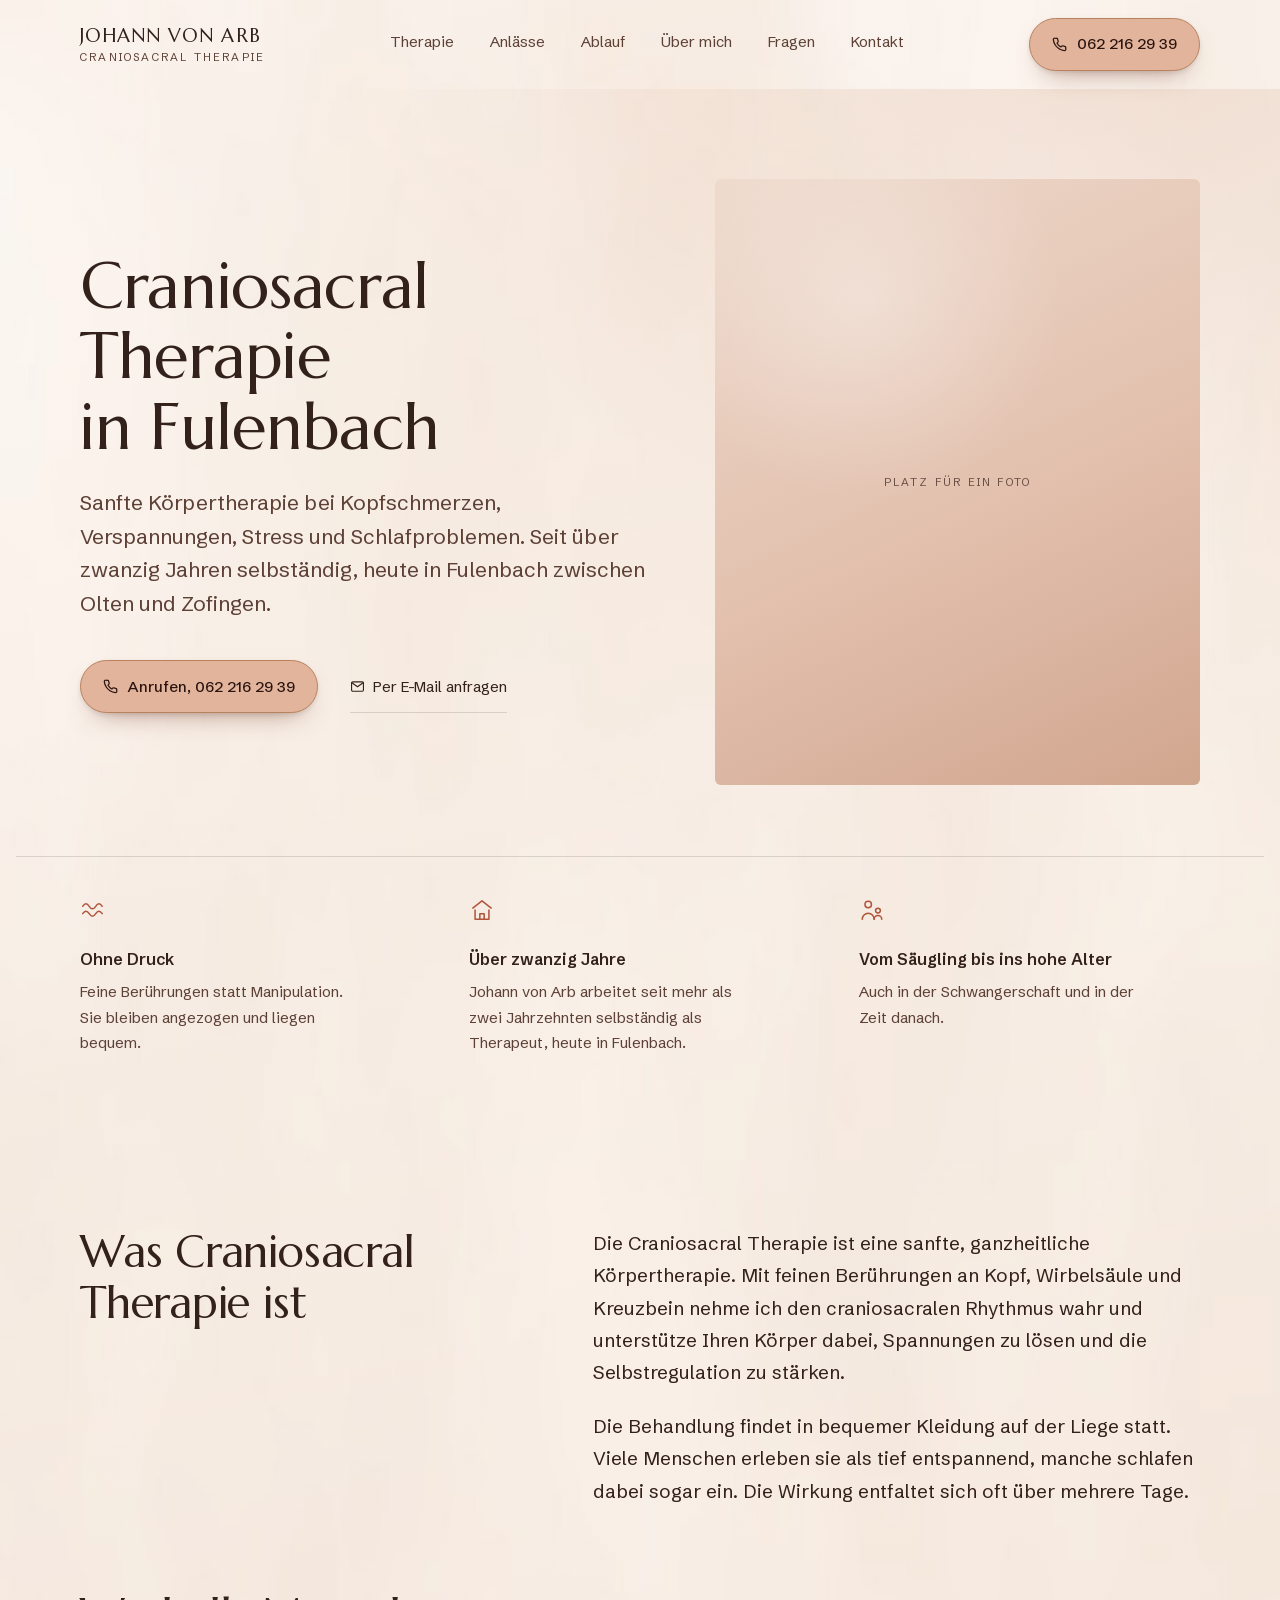
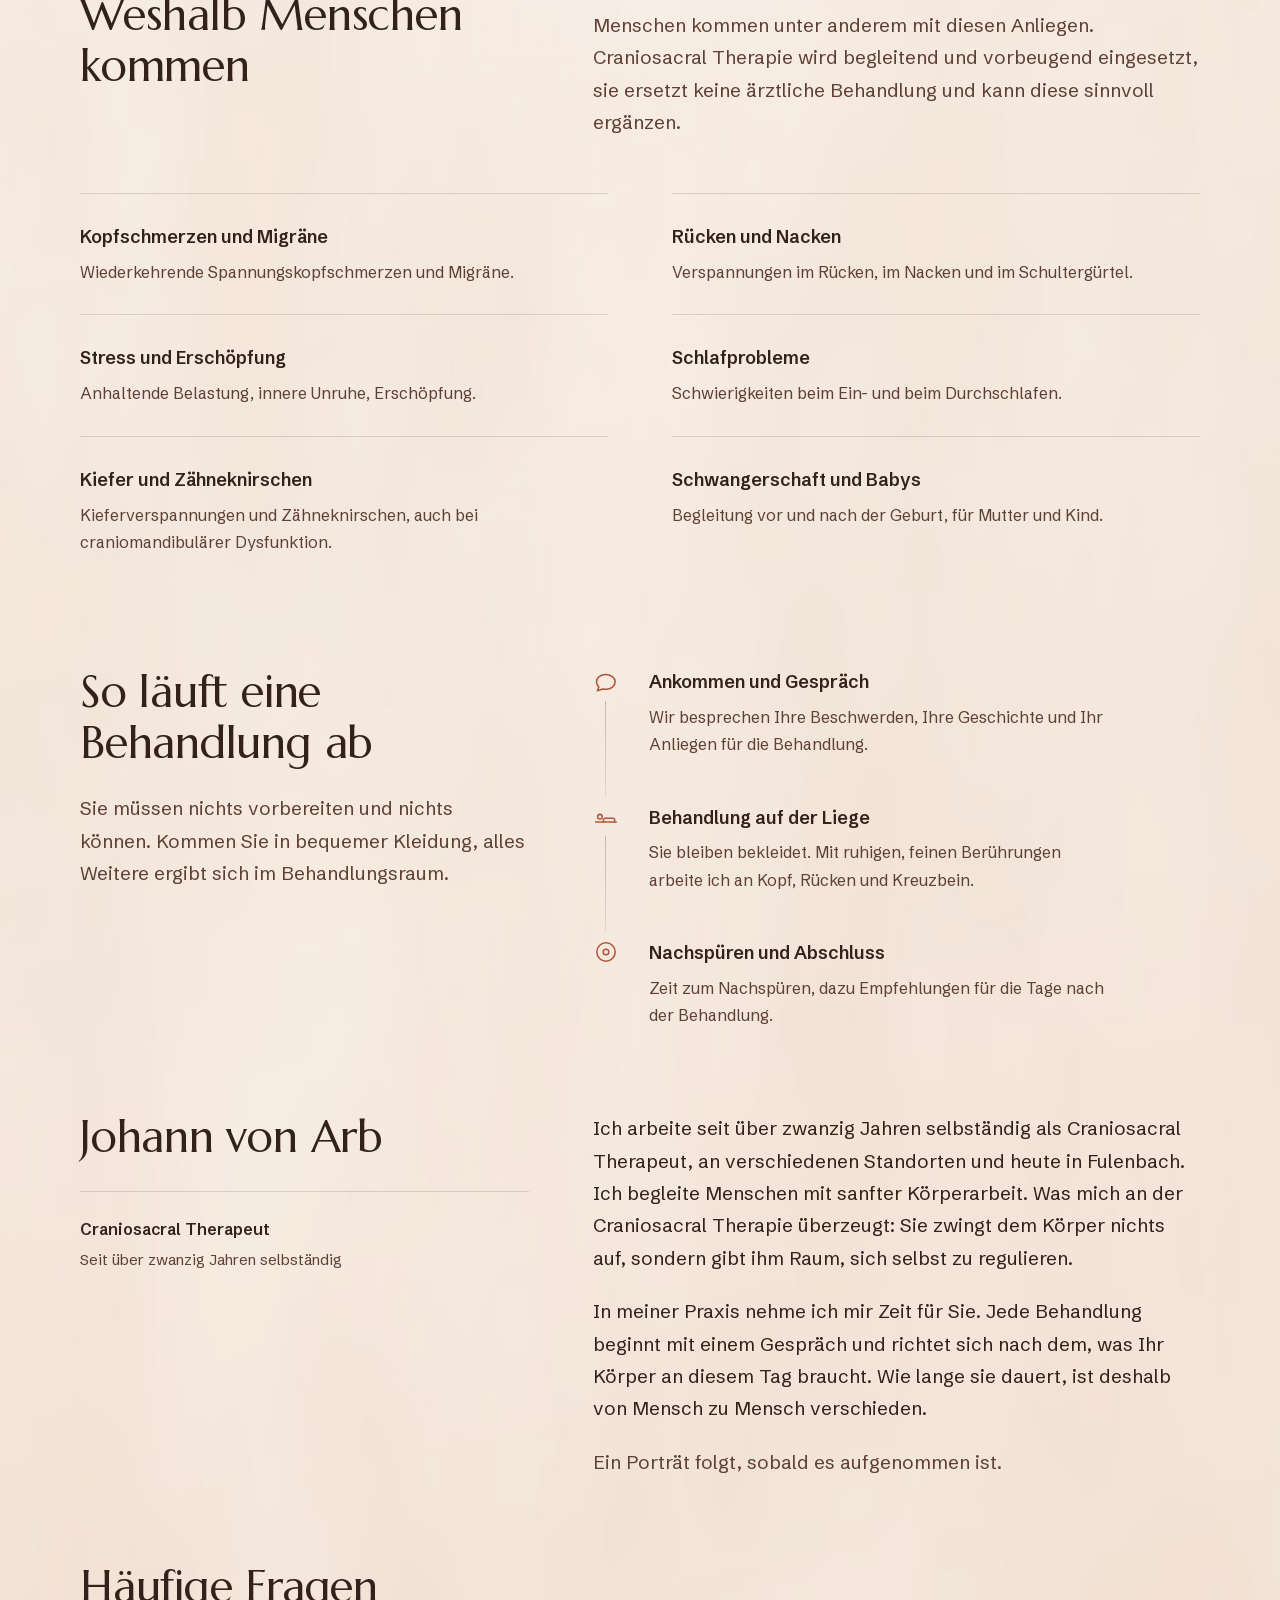
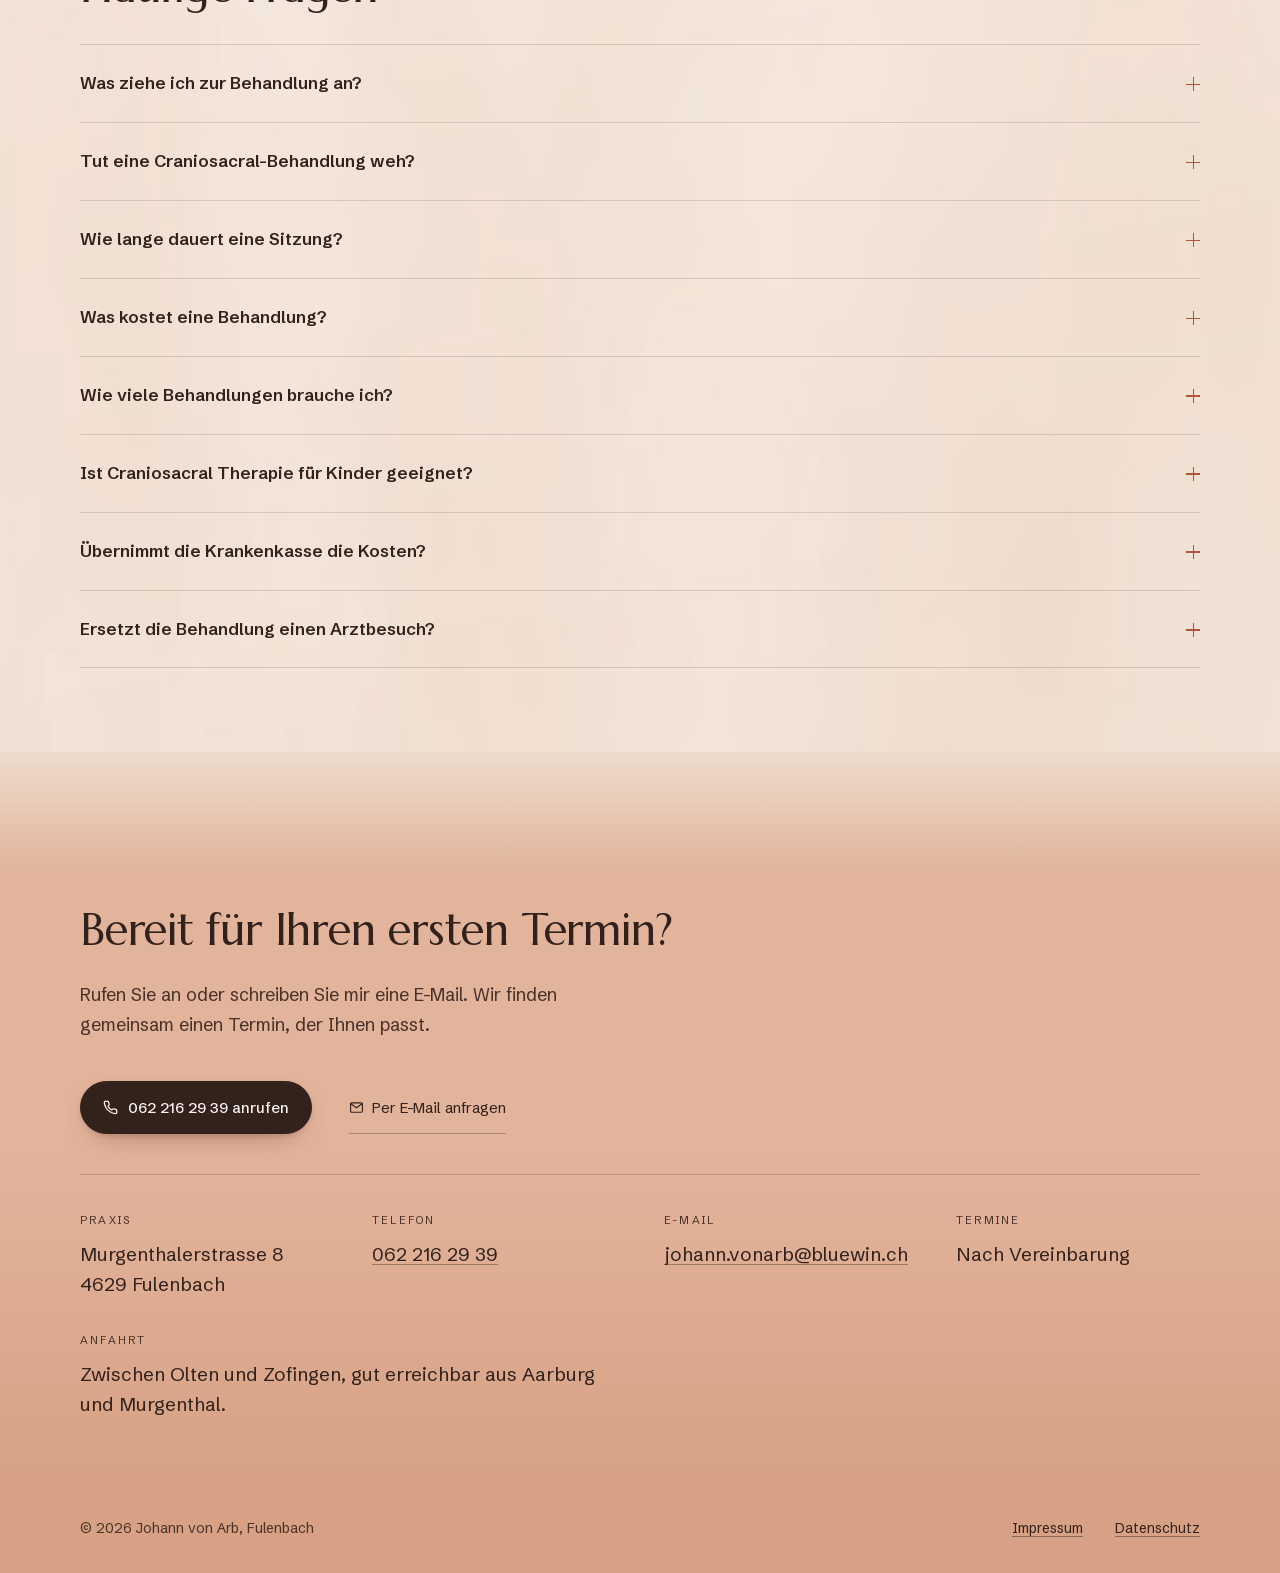
==== index.html @ 06570386 "Menue auf dem Handy einklappen, Farbstreifen oben beheben Der Farbstreifen kam von mir: html trug de" ====
<!DOCTYPE html>
<html lang="de-CH">
<head>
<meta charset="UTF-8">
<meta name="viewport" content="width=device-width, initial-scale=1.0">

<!-- Titel unter 60 Zeichen, damit Google ihn nicht abschneidet.
     Ort steht vorne, weil danach gesucht wird. -->
<title>Craniosacral Therapie Fulenbach | Johann von Arb</title>
<meta name="description" content="Craniosacral Therapie in Fulenbach bei Olten. Sanfte Körpertherapie bei Kopfschmerzen, Verspannungen, Stress und Schlafproblemen. Seit über zwanzig Jahren.">

<!-- Bei eigener Domain hier, in sitemap.xml und robots.txt anpassen. -->
<link rel="canonical" href="https://f5yct67kcv-source.github.io/webseite-johann-vonarb/">
<meta name="robots" content="index, follow, max-image-preview:large">
<meta name="theme-color" content="#fdf9f5">
<meta name="author" content="Johann von Arb">
<meta name="geo.region" content="CH-SO">
<meta name="geo.placename" content="Fulenbach">

<!-- Vorschau beim Teilen in WhatsApp, Facebook und Co. -->
<meta property="og:type" content="website">
<meta property="og:locale" content="de_CH">
<meta property="og:site_name" content="Johann von Arb, Craniosacral Therapie">
<meta property="og:title" content="Craniosacral Therapie in Fulenbach">
<meta property="og:description" content="Sanfte Körpertherapie bei Kopfschmerzen, Verspannungen, Stress und Schlafproblemen. Seit über zwanzig Jahren selbständig, heute in Fulenbach.">
<meta property="og:url" content="https://f5yct67kcv-source.github.io/webseite-johann-vonarb/">
<meta property="og:image" content="https://f5yct67kcv-source.github.io/webseite-johann-vonarb/assets/img/og.jpg">
<meta property="og:image:width" content="1200">
<meta property="og:image:height" content="630">
<meta property="og:image:alt" content="Johann von Arb, Craniosacral Therapie in Fulenbach">
<meta name="twitter:card" content="summary_large_image">

<link rel="icon" href="favicon.svg" type="image/svg+xml">
<link rel="apple-touch-icon" href="apple-touch-icon.png">

<script>document.documentElement.className += ' js';</script>

<!-- Beide Schriften liegen lokal, kein Aufruf an fremde Server. -->
<link rel="preload" href="assets/fonts/schibsted-var.woff2" as="font" type="font/woff2" crossorigin>
<link rel="preload" href="assets/fonts/marcellus.woff2" as="font" type="font/woff2" crossorigin>

<!-- Strukturierte Daten für die lokale Suche und Google Maps.
     Bewusst als HealthAndBeautyBusiness und nicht als MedicalClinic:
     Komplementärtherapie ist keine ärztliche Tätigkeit.
     Keine Bewertungen, keine Preise, keine Behandlungsnamen, solange
     nichts Belegtes vorliegt. -->
<script type="application/ld+json">
{
  "@context": "https://schema.org",
  "@type": "HealthAndBeautyBusiness",
  "@id": "https://f5yct67kcv-source.github.io/webseite-johann-vonarb/#praxis",
  "name": "Johann von Arb, Craniosacral Therapie",
  "description": "Craniosacral Therapie in Fulenbach. Sanfte Körpertherapie bei Kopfschmerzen, Verspannungen, Stress und Schlafproblemen.",
  "url": "https://f5yct67kcv-source.github.io/webseite-johann-vonarb/",
  "image": "https://f5yct67kcv-source.github.io/webseite-johann-vonarb/assets/img/og.jpg",
  "telephone": "+41622162939",
  "email": "johann.vonarb@bluewin.ch",
  "address": {
    "@type": "PostalAddress",
    "streetAddress": "Murgenthalerstrasse 8",
    "postalCode": "4629",
    "addressLocality": "Fulenbach",
    "addressRegion": "SO",
    "addressCountry": "CH"
  },
  "areaServed": [
    { "@type": "City", "name": "Fulenbach" },
    { "@type": "City", "name": "Olten" },
    { "@type": "City", "name": "Zofingen" },
    { "@type": "City", "name": "Aarburg" },
    { "@type": "City", "name": "Murgenthal" }
  ],
  "availableLanguage": "de",
  "knowsAbout": [
    "Craniosacral Therapie",
    "Komplementärtherapie",
    "Körpertherapie"
  ]
}
</script>

<script type="application/ld+json">
{
  "@context": "https://schema.org",
  "@type": "FAQPage",
  "mainEntity": [
    {
      "@type": "Question",
      "name": "Was ziehe ich zur Behandlung an?",
      "acceptedAnswer": { "@type": "Answer", "text": "Bequeme Kleidung, in der Sie entspannt liegen können. Sie bleiben während der ganzen Behandlung angezogen, es wird nichts ausgezogen und keine Salbe verwendet." }
    },
    {
      "@type": "Question",
      "name": "Tut eine Craniosacral-Behandlung weh?",
      "acceptedAnswer": { "@type": "Answer", "text": "Nein. Gearbeitet wird mit sehr feinen Berührungen, ohne Druck, ohne Ziehen und ohne ruckartige Bewegungen. Viele Menschen empfinden die Behandlung als tief entspannend und schlafen dabei ein." }
    },
    {
      "@type": "Question",
      "name": "Wie lange dauert eine Sitzung?",
      "acceptedAnswer": { "@type": "Answer", "text": "Das ist von Mensch zu Mensch verschieden und lässt sich nicht mit einer Zahl beantworten. Eine Behandlung richtet sich danach, was Ihr Körper an diesem Tag braucht, und die Erstbehandlung dauert länger als die folgenden, weil am Anfang ein ausführliches Gespräch steht. Beim Abmachen des Termins sage ich Ihnen, mit wie viel Zeit Sie rechnen sollten." }
    },
    {
      "@type": "Question",
      "name": "Was kostet eine Behandlung?",
      "acceptedAnswer": { "@type": "Answer", "text": "Den Tarif bespreche ich am Telefon, zusammen mit dem Ablauf. So wissen Sie vor dem ersten Termin, woran Sie sind." }
    },
    {
      "@type": "Question",
      "name": "Wie viele Behandlungen brauche ich?",
      "acceptedAnswer": { "@type": "Answer", "text": "Das lässt sich vorher nicht seriös sagen. Manche Beschwerden lösen sich nach wenigen Sitzungen, andere brauchen längere Begleitung. Nach dem ersten Termin schätzen wir gemeinsam ein, was sinnvoll ist." }
    },
    {
      "@type": "Question",
      "name": "Ist Craniosacral Therapie für Kinder geeignet?",
      "acceptedAnswer": { "@type": "Answer", "text": "Ja. Die Methode arbeitet ohne Kraftaufwand und wird deshalb bei Säuglingen, Kindern und Jugendlichen ebenso eingesetzt wie bei Erwachsenen. Die Sitzungen sind bei Kindern in der Regel kürzer." }
    },
    {
      "@type": "Question",
      "name": "Übernimmt die Krankenkasse die Kosten?",
      "acceptedAnswer": { "@type": "Answer", "text": "Die Grundversicherung deckt Komplementärtherapie nicht. Ob Ihre Zusatzversicherung etwas übernimmt, hängt von Ihrer Police und von der Anerkennung der Praxis ab. Beides kläre ich mit Ihnen am Telefon, bevor Sie einen Termin abmachen." }
    },
    {
      "@type": "Question",
      "name": "Ersetzt die Behandlung einen Arztbesuch?",
      "acceptedAnswer": { "@type": "Answer", "text": "Nein. Craniosacral Therapie ist eine begleitende Methode. Bei akuten oder unklaren Beschwerden gehört die ärztliche Abklärung an den Anfang, die Therapie kann diese danach ergänzen." }
    }
  ]
}
</script>

<style>
@font-face {
  font-family: 'Schibsted Grotesk';
  src: url('assets/fonts/schibsted-var.woff2') format('woff2-variations');
  font-weight: 400 700;
  font-style: normal;
  font-display: swap;
}
@font-face {
  font-family: 'Marcellus';
  src: url('assets/fonts/marcellus.woff2') format('woff2');
  font-weight: 400;
  font-style: normal;
  font-display: swap;
}

:root {
  --sand-hell: #fcf4ef;
  --ton: #eed9cc;
  --text: #33211c;
  --text-leise: #5e4136;
  --linie: rgba(51, 33, 28, 0.15);
  --linie-fein: rgba(51, 33, 28, 0.08);

  /* Der Knopf ist hell, deshalb traegt er dunkle Schrift und eine feine
     Kontur: ohne sie hebt er sich nur mit 1,8:1 vom Grund ab und liest
     sich nicht mehr als Schaltflaeche. */
  --akzent: #e2b49c;
  --akzent-tief: #d3a288;
  --akzent-kontur: #b9825f;
  --knopf-schrift: #2b1410;

  /* Die gezeichneten Zeichen behalten den satten Ton, sonst verschwinden
     sie auf dem warmen Grund. */
  --zeichen: #b0553a;

  /* Der Grund ist kein Verlauf, sondern eine Wolke.
     Gerechnete Verlaeufe sehen ueberall gleich aus: gleiche Richtung,
     gleicher Abstand, gleiche Staerke. Deshalb liegt hier echtes
     fraktales Rauschen ueber einem sehr sanften Grundton, einmal ueber
     die ganze Seitenhoehe gespannt, sodass sich nichts wiederholt und
     keine Hoehe wie die andere aussieht. */
  --seite: linear-gradient(170deg, #fdfaf7 0%, #f9f1ea 45%, #f4e7dc 100%);
  --seitenende: #eddccd;

  /* Der Abschluss bleibt hell und im selben Terracotta wie der Knopf. */
  --band-mitte: #e2b49c;
  --band-tief: #d6a184;
  --band-leise: #4a3229;

  --breite: 78rem;
  --rand: clamp(1.25rem, 5vw, 4.5rem);
  --takt: clamp(3.75rem, 6.5vw, 7rem);
}

*, *::before, *::after { box-sizing: border-box; }

html {
  -webkit-text-size-adjust: 100%;
  scroll-behavior: smooth;
  scroll-padding-top: 6.5rem;
  /* Der Verlauf endet mit dem Dokument. Beim Ueberscrollen zeigt der
     Browser darunter seine eigene Flaeche, auf dem iPhone auch oben in
     der Statusleiste. Eine einzige Farbe waere deshalb entweder oben
     oder unten falsch: ein festgestellter Verlauf gibt beiden Kanten
     den Ton, der dort hingehoert. */
  background: linear-gradient(180deg, #fdf9f5 0%, #fdf9f5 45%, #d6a184 100%) fixed;
}
@media (max-width: 63.999rem) { html { scroll-padding-top: 5.5rem; } }
@media (prefers-reduced-motion: reduce) { html { scroll-behavior: auto; } }

body {
  margin: 0;
  position: relative;
  background: var(--seite) no-repeat;
  color: var(--text);
  font-family: 'Schibsted Grotesk', -apple-system, BlinkMacSystemFont, 'Segoe UI', sans-serif;
  font-size: clamp(1.0625rem, 0.99rem + 0.35vw, 1.1875rem);
  line-height: 1.7;
  -webkit-font-smoothing: antialiased;
}

/* Die Wolke selbst: multipliziert ueber den Grundton, ueber die volle
   Seitenhoehe gestreckt statt gekachelt. */
body::before {
  content: '';
  position: absolute;
  inset: 0;
  /* Die Wolke liegt als fertiges Bild vor, nicht als SVG-Filter.
     Als Filter musste das Rauschen bei jeder Aenderung der
     Dokumenthoehe neu ueber die ganze Flaeche gerechnet werden, und
     jedes Aufklappen im Fragenteil aendert die Hoehe. Ein Bitmap
     skaliert die Grafikkarte, das kostet nichts. */
  background-image: url('assets/img/grund.jpg');
  background-size: 100% 100%;
  background-repeat: no-repeat;
  mix-blend-mode: multiply;
  pointer-events: none;
  z-index: 0;
}
body > * { position: relative; z-index: 1; }

/* Auch die Flaechen, die der Browser stellt, gehoeren zum Entwurf. */
::selection { background: var(--text); color: var(--sand-hell); }
:focus-visible { outline: 2px solid var(--zeichen); outline-offset: 3px; border-radius: 4px; }
html { scrollbar-color: #b59784 #f6ebe4; scrollbar-width: thin; }
::-webkit-scrollbar { width: 11px; height: 11px; }
::-webkit-scrollbar-track { background: #f6ebe4; }
::-webkit-scrollbar-thumb { background: #cbab97; border: 3px solid #f6ebe4; border-radius: 99px; }
::-webkit-scrollbar-thumb:hover { background: #b59784; }

img { max-width: 100%; display: block; }
a { color: inherit; text-underline-offset: 3px; text-decoration-color: rgba(51, 33, 28, 0.45); }
a:hover { text-decoration-color: var(--zeichen); }

h1, h2, h3 {
  font-family: 'Marcellus', 'Iowan Old Style', Georgia, serif;
  font-weight: 400;
  margin: 0;
  text-wrap: balance;
  letter-spacing: -0.005em;
}

.bahn { max-width: var(--breite); margin-inline: auto; padding-inline: var(--rand); }

.springmarke { position: absolute; left: -9999px; top: 0; background: var(--text); color: var(--sand-hell); padding: 0.75rem 1.25rem; z-index: 99; }
.springmarke:focus { left: 0; }

/* ---- Kopfleiste ------------------------------------------------------- */

.kopf {
  position: sticky;
  top: 0;
  z-index: 30;
  border-bottom: 1px solid transparent;
  transition: background 0.35s ease, box-shadow 0.35s ease, border-color 0.35s ease;
}
.kopf.liegt {
  background: rgba(253, 249, 245, 0.92);
  backdrop-filter: saturate(1.3) blur(10px);
  border-bottom-color: var(--linie-fein);
  box-shadow: 0 1px 24px -14px rgba(51, 33, 28, 0.5);
}
.kopf > div {
  max-width: var(--breite);
  margin-inline: auto;
  padding: 1.1rem var(--rand);
  display: flex;
  align-items: center;
  justify-content: space-between;
  gap: 1.5rem;
}

.marke {
  font-family: 'Marcellus', Georgia, serif;
  font-size: 1.1875rem;
  letter-spacing: 0.055em;
  text-transform: uppercase;
  text-decoration: none;
  line-height: 1.1;
  white-space: nowrap;
}
.marke span {
  display: block;
  font-family: 'Schibsted Grotesk', sans-serif;
  font-size: 0.6875rem;
  letter-spacing: 0.2em;
  text-transform: uppercase;
  color: var(--text-leise);
  margin-top: 0.35rem;
}

.kopf-nav { display: flex; gap: 2.25rem; }
.kopf-nav a {
  font-size: 0.9375rem;
  text-decoration: none;
  color: var(--text-leise);
  padding-bottom: 3px;
  border-bottom: 1px solid transparent;
  transition: color 0.2s, border-color 0.2s;
}
.kopf-nav a:hover { color: var(--text); border-bottom-color: var(--zeichen); }

.klapp { display: none; }

/* Unter dieser Breite reicht die Zeile nicht mehr fuer sechs Punkte.
   Eine seitlich schiebbare Leiste versteckt die letzten beiden, ohne
   dass man es merkt, deshalb klappt das Menue hier auf. */
@media (max-width: 63.999rem) {
  .klapp {
    display: grid;
    place-content: center;
    width: 44px;
    height: 44px;
    margin-right: -0.5rem;
    background: none;
    border: 0;
    cursor: pointer;
    color: var(--text);
  }
  .balken, .balken::before, .balken::after {
    display: block;
    width: 22px;
    height: 1.5px;
    background: currentColor;
    border-radius: 2px;
    transition: transform 0.3s cubic-bezier(0.16, 1, 0.3, 1), opacity 0.2s;
  }
  .balken::before, .balken::after { content: ''; position: absolute; }
  .balken::before { transform: translateY(-7px); }
  .balken::after { transform: translateY(7px); }
  .klapp[aria-expanded="true"] .balken { background: transparent; }
  .klapp[aria-expanded="true"] .balken::before { transform: rotate(45deg); }
  .klapp[aria-expanded="true"] .balken::after { transform: rotate(-45deg); }

  .kopf-nav {
    position: absolute;
    top: 100%;
    left: 0;
    right: 0;
    flex-direction: column;
    gap: 0;
    background: #fdf9f5;
    border-bottom: 1px solid var(--linie-fein);
    box-shadow: 0 18px 40px -28px rgba(51, 33, 28, 0.7);
    padding: 0.5rem var(--rand) 1.5rem;
    visibility: hidden;
    opacity: 0;
    transform: translateY(-8px);
    transition: opacity 0.25s ease, transform 0.25s cubic-bezier(0.16, 1, 0.3, 1), visibility 0.25s;
  }
  .kopf-nav.offen { visibility: visible; opacity: 1; transform: none; }
  .kopf-nav a {
    font-family: 'Marcellus', Georgia, serif;
    font-size: 1.375rem;
    color: var(--text);
    padding: 0.85rem 0;
    border-bottom: 1px solid var(--linie-fein);
  }
  .kopf-nav a:last-child { border-bottom: 0; }
  .kopf { position: sticky; }
  .kopf > div { position: relative; }
}
@media (max-width: 30rem) {
  .kopf > div { gap: 0.5rem; padding-inline: 1.25rem; }
  .kopf .marke { font-size: 0.9375rem; letter-spacing: 0.03em; }
  .kopf .marke span { font-size: 0.625rem; letter-spacing: 0.1em; margin-top: 0.2rem; }
  .kopf .ruf { padding: 0.55rem 0.9rem; min-height: 44px; font-size: 0.8125rem; }
  .kopf .ruf svg { display: none; }
}

/* ---- Knoepfe ---------------------------------------------------------- */

.ruf {
  display: inline-flex;
  align-items: center;
  gap: 0.6rem;
  background: var(--akzent);
  color: var(--knopf-schrift);
  border: 1px solid var(--akzent-kontur);
  text-decoration: none;
  padding: 0.8rem 1.4rem;
  border-radius: 999px;
  font-size: 0.9375rem;
  font-weight: 500;
  white-space: nowrap;
  box-shadow: 0 2px 4px rgba(51, 33, 28, 0.1), 0 12px 28px -16px rgba(120, 60, 40, 0.75);
  transition: background 0.22s cubic-bezier(0.16, 1, 0.3, 1), transform 0.22s cubic-bezier(0.16, 1, 0.3, 1), box-shadow 0.22s;
}
.ruf:hover {
  background: var(--akzent-tief);
  transform: translateY(-2px);
  box-shadow: 0 4px 8px rgba(51, 33, 28, 0.12), 0 18px 34px -18px rgba(120, 60, 40, 0.8);
}
.ruf:active { transform: translateY(0); }
.ruf svg { flex: none; }

.ruf-still {
  display: inline-flex;
  align-items: center;
  gap: 0.5rem;
  text-decoration: none;
  font-size: 0.9375rem;
  color: var(--text);
  padding: 0.8rem 0;
  border-bottom: 1px solid var(--linie);
  transition: border-color 0.22s, color 0.22s;
}
.ruf-still:hover { color: var(--zeichen); border-bottom-color: var(--zeichen); }

/* ---- Auftakt ---------------------------------------------------------- */

.auftakt {
  position: relative;
  padding-block: clamp(3rem, 7vw, 6rem) clamp(3.5rem, 7vw, 5.5rem);
  overflow: hidden;
}
.auftakt::before {
  content: '';
  position: absolute;
  inset: -30% -10% auto -10%;
  height: 130%;
  background: radial-gradient(72% 64% at 80% 12%, rgba(235, 209, 193, 0.7) 0%, rgba(238, 217, 204, 0) 72%);
  pointer-events: none;
}
.auftakt > * { position: relative; }

.auftakt-satz { display: grid; gap: clamp(2.5rem, 5vw, 4.5rem); align-items: center; }
@media (min-width: 62rem) { .auftakt-satz { grid-template-columns: minmax(0, 1fr) minmax(0, 0.85fr); } }

.auftakt h1 { font-size: clamp(2.4rem, 1.5rem + 3.8vw, 4rem); line-height: 1.1; max-width: 15ch; margin-bottom: 1.5rem; }
.auftakt .anriss {
  font-size: clamp(1.125rem, 1.05rem + 0.4vw, 1.3125rem);
  line-height: 1.6;
  color: var(--text-leise);
  max-width: 44ch;
  margin: 0 0 2.5rem;
}
.handlung { display: flex; flex-wrap: wrap; align-items: center; gap: 1rem 2rem; }

/* Der vorbereitete Bildplatz: eine gestaltete Flaeche, kein leerer Kasten.
   Sobald ein Foto da ist, wird nur das <img> eingesetzt. */
.bildplatz {
  aspect-ratio: 4 / 5;
  border-radius: 6px;
  background: linear-gradient(155deg, #eed9cc 0%, #e2c0ad 55%, #d1a68f 100%);
  position: relative;
  overflow: hidden;
  display: grid;
  place-content: center;
}
.bildplatz::after {
  content: '';
  position: absolute;
  inset: 0;
  background: radial-gradient(70% 55% at 30% 20%, rgba(255, 255, 255, 0.35) 0%, rgba(255, 255, 255, 0) 60%);
}
.bildplatz span {
  position: relative;
  z-index: 1;
  font-size: 0.6875rem;
  letter-spacing: 0.2em;
  text-transform: uppercase;
  color: var(--band-leise);
  opacity: 0.8;
}

/* Nur die senkrechten Werte setzen: die Kurzschreibweise wuerde das
   margin-inline: auto der Bahn ueberschreiben und den Streifen nach
   links haengen lassen. */
.merkmale {
  list-style: none;
  display: grid;
  gap: 2rem 3rem;
  margin-block: clamp(3rem, 5.5vw, 4.5rem) 0;
  padding-block: 2.5rem 0;
  border-top: 1px solid var(--linie);
}
@media (min-width: 48rem) { .merkmale { grid-template-columns: repeat(3, 1fr); } }
.merkmale .zeichen { margin-bottom: 0.9rem; }
.merkmale strong { display: block; font-size: 1rem; font-weight: 600; margin-bottom: 0.35rem; }
.merkmale p { margin: 0; font-size: 0.9375rem; color: var(--text-leise); max-width: 32ch; }

/* ---- Zeichen ---------------------------------------------------------- */

.zeichen {
  width: 26px;
  height: 26px;
  fill: none;
  stroke: var(--zeichen);
  stroke-width: 1.4;
  stroke-linecap: round;
  stroke-linejoin: round;
}

/* ---- Abschnitte ------------------------------------------------------- */

.abschnitt { padding-block: var(--takt); }
.abschnitt + .abschnitt { padding-top: 0; }

h2 { font-size: clamp(1.85rem, 1.4rem + 2vw, 2.75rem); line-height: 1.15; max-width: 22ch; margin-bottom: 1.5rem; }
.satz { max-width: 62ch; }
.satz p { margin: 0 0 1.35rem; }
.satz p:last-child { margin-bottom: 0; }
.leise { color: var(--text-leise); }

.zweispalt { display: grid; gap: clamp(2rem, 5vw, 5rem); }
@media (min-width: 62rem) {
  .zweispalt { grid-template-columns: minmax(0, 0.85fr) minmax(0, 1.15fr); align-items: start; }
  .zweispalt > :first-child { position: sticky; top: 7.5rem; }
}
@media (prefers-reduced-motion: reduce) { .zweispalt > :first-child { position: static; } }

/* ---- Anlaesse --------------------------------------------------------- */

.anlaesse { display: grid; gap: 0 clamp(2rem, 5vw, 4.5rem); margin-top: 2.25rem; }
@media (min-width: 52rem) { .anlaesse { grid-template-columns: 1fr 1fr; } }
.anlass { padding: 1.75rem 0; border-top: 1px solid var(--linie); }
.anlass h3 { font-family: 'Schibsted Grotesk', sans-serif; font-size: 1.125rem; font-weight: 600; letter-spacing: 0; margin-bottom: 0.4rem; }
.anlass p { margin: 0; color: var(--text-leise); font-size: 1rem; }

/* ---- Ablauf ----------------------------------------------------------- */

.ablauf { list-style: none; margin: 0; padding: 0; position: relative; }
.ablauf li { position: relative; padding: 0 0 2.75rem 3.5rem; }
.ablauf li:last-child { padding-bottom: 0; }
.ablauf .zeichen { position: absolute; left: 0; top: 0.05rem; }
/* Die Linie zieht jeder Schritt selbst, vom eigenen Zeichen zum naechsten.
   So braucht es keinen ausgestanzten Hintergrund, der auf dem Verlauf
   immer als heller Fleck sichtbar bliebe. */
.ablauf li::after {
  content: '';
  position: absolute;
  left: 12.5px;
  top: 2.1rem;
  bottom: 0.35rem;
  width: 1px;
  background: linear-gradient(to bottom, rgba(51, 33, 28, 0.26), rgba(51, 33, 28, 0.09));
}
.ablauf li:last-child::after { content: none; }
.ablauf h3 { font-family: 'Schibsted Grotesk', sans-serif; font-size: 1.125rem; font-weight: 600; letter-spacing: 0; margin-bottom: 0.4rem; }
.ablauf p { margin: 0; color: var(--text-leise); font-size: 1rem; max-width: 46ch; }

.signatur { margin-top: 1.75rem; padding-top: 1.5rem; border-top: 1px solid var(--linie); }
.signatur strong { display: block; font-weight: 600; font-size: 1rem; }
.signatur span { display: block; font-size: 0.9375rem; color: var(--text-leise); margin-top: 0.25rem; }

/* ---- Fragen ----------------------------------------------------------- */

.fragen { margin-top: 2rem; }
details { border-top: 1px solid var(--linie); }
details:last-of-type { border-bottom: 1px solid var(--linie); }
summary {
  display: flex;
  align-items: flex-start;
  justify-content: space-between;
  gap: 2rem;
  padding: 1.5rem 0;
  cursor: pointer;
  list-style: none;
  font-size: 1.0625rem;
  font-weight: 600;
  transition: color 0.2s;
}
summary::-webkit-details-marker { display: none; }
summary:hover { color: var(--zeichen); }
.kreuz { flex: none; width: 14px; height: 14px; position: relative; top: 0.5rem; }
.kreuz::before, .kreuz::after {
  content: '';
  position: absolute;
  background: var(--zeichen);
  transition: transform 0.3s cubic-bezier(0.16, 1, 0.3, 1);
}
.kreuz::before { left: 0; top: 6.5px; width: 14px; height: 1.5px; }
.kreuz::after { left: 6.5px; top: 0; width: 1.5px; height: 14px; }
details[open] .kreuz::after { transform: scaleY(0); }
details .antwort { padding-bottom: 1.75rem; margin: 0; max-width: 62ch; color: var(--text-leise); }

/* ---- Abschluss -------------------------------------------------------- */

.kontakt {
  /* Die Seite endet nicht im Dunkeln, sondern im selben hellen Terracotta
     wie der Knopf. Die ersten 120px blenden vom Seitenton herueber, damit
     keine Kante entsteht. */
  background: linear-gradient(180deg,
    var(--seitenende) 0,
    var(--band-mitte) 120px,
    var(--band-mitte) 55%,
    var(--band-tief) 100%);
  padding-block: clamp(8rem, 12vw, 10rem) clamp(2.5rem, 4vw, 3.5rem);
}
.kontakt .anriss { color: var(--band-leise); max-width: 44ch; margin: 0 0 2.5rem; font-size: 1.125rem; }
.kontakt .handlung, .kontakt .ruf + .ruf-still { margin-left: 2rem; }
@media (max-width: 30rem) { .kontakt .ruf + .ruf-still { margin-left: 0; display: flex; } }
.kontakt .ruf-still { border-bottom-color: rgba(51, 33, 28, 0.3); }
/* Auf der hellen Flaeche ist der dunkle Knopf der klare Handlungspunkt. */
.kontakt .ruf { background: var(--text); color: var(--sand-hell); border-color: var(--text); }
.kontakt .ruf:hover { background: #241610; }

.karte { display: grid; gap: 2rem 3rem; margin-top: 2.5rem; padding-top: 2.25rem; border-top: 1px solid rgba(51, 33, 28, 0.22); }
@media (min-width: 48rem) { .karte { grid-template-columns: repeat(4, minmax(0, 1fr)); } }
.karte dt { font-size: 0.6875rem; letter-spacing: 0.2em; text-transform: uppercase; color: var(--band-leise); margin-bottom: 0.65rem; }
.karte dd { margin: 0; line-height: 1.55; overflow-wrap: anywhere; }
.karte dd a { text-decoration-color: rgba(51, 33, 28, 0.4); }
.karte .weit { grid-column: 1 / -1; max-width: 46ch; }

.fuss { background: var(--band-tief); padding-block: 1.75rem 2rem; font-size: 0.875rem; color: var(--band-leise); }
.fuss > div { display: flex; flex-wrap: wrap; gap: 1rem 2rem; justify-content: space-between; align-items: baseline; }
.fuss p { margin: 0; }
.fuss nav { display: flex; gap: 2rem; }
.fuss a { color: var(--text); }

/* ---- Der Bewegungsmoment ----------------------------------------------
   Getragen wird er von den Reihen: Anlaesse und Ablaufschritte laufen
   nacheinander ein, jede Zeile eine Spur spaeter als die vorige. Die
   uebrigen Abschnitte stehen einfach da. */

.js .reihe > * { opacity: 0; transform: translateY(14px); }
.js .reihe.da > * {
  opacity: 1;
  transform: none;
  transition: opacity 0.7s cubic-bezier(0.16, 1, 0.3, 1), transform 0.7s cubic-bezier(0.16, 1, 0.3, 1);
}
.js .reihe.da > :nth-child(2) { transition-delay: 0.07s; }
.js .reihe.da > :nth-child(3) { transition-delay: 0.14s; }
.js .reihe.da > :nth-child(4) { transition-delay: 0.21s; }
.js .reihe.da > :nth-child(5) { transition-delay: 0.28s; }
.js .reihe.da > :nth-child(6) { transition-delay: 0.35s; }

@media (prefers-reduced-motion: reduce) {
  .js .reihe > * { opacity: 1; transform: none; transition: none; }
}
</style>
</head>
<body>

<!--
  THESIS: Die vertraute Praxis-Konvention auf dem Ausfuehrungsniveau eines
  gehobenen Hauses. Sie verweigert die Baukasten-Fassung: gleiche
  Kachelreihen, Symbolkreise, Wellness-Floskeln.
  OWN-WORLD: Warmes Terracotta ueber die ganze Seite. Der Grund atmet
  viermal langsam von hell nach warm und zurueck, ohne Kante; der
  Abschluss bleibt hell im selben Ton statt dunkel zu werden. Knopf hell
  mit dunkler Schrift, gezeichnete Zeichen im satten Ausgangston.
  Marcellus in den Ueberschriften, Schibsted Grotesk im Text.
  STORY: Sanfte Koerpertherapie, seit ueber zwanzig Jahren, ein Mann im
  Dorf. Keine Zeitangaben: eine Sitzung dauert, was sie dauert. Wer
  Vertrauen fasst, ruft an.
  FIRST VIEWPORT: Links grosse ruhige Ueberschrift, ein Satz Erklaerung,
  Anrufknopf und Verweis auf den Ablauf. Rechts der vorbereitete
  Bildplatz als gestaltete Flaeche, kein leerer Kasten.
  FORM: Kategoriestandard, ueber den Ausstieg gewaehlt. Seed df5c905b.
  FINISH: unreviewed and undocumented is unfinished; this build ends with
  the finish review, the verdict, and DESIGN.md
-->

<a class="springmarke" href="#inhalt">Zum Inhalt springen</a>

<header class="kopf" id="kopf">
  <div>
    <a class="marke" href="#">Johann von Arb<span>Craniosacral Therapie</span></a>
    <button class="klapp" id="klapp" aria-expanded="false" aria-controls="kopf-nav" aria-label="Menü öffnen">
      <span class="balken" aria-hidden="true"></span>
    </button>
    <nav class="kopf-nav" id="kopf-nav" aria-label="Seitenbereiche">
      <a href="#therapie">Therapie</a>
      <a href="#anlaesse">Anlässe</a>
      <a href="#ablauf">Ablauf</a>
      <a href="#person">Über mich</a>
      <a href="#fragen">Fragen</a>
      <a href="#kontakt">Kontakt</a>
    </nav>
    <a class="ruf" href="tel:+41622162939">
      <svg width="15" height="15" viewBox="0 0 24 24" fill="none" stroke="currentColor" stroke-width="2" stroke-linecap="round" stroke-linejoin="round" aria-hidden="true"><path d="M22 16.9v3a2 2 0 0 1-2.2 2 19.8 19.8 0 0 1-8.6-3.1 19.5 19.5 0 0 1-6-6A19.8 19.8 0 0 1 2.1 4.2 2 2 0 0 1 4.1 2h3a2 2 0 0 1 2 1.7c.1 1 .4 1.9.7 2.8a2 2 0 0 1-.5 2.1L8.1 9.9a16 16 0 0 0 6 6l1.3-1.3a2 2 0 0 1 2.1-.4c.9.3 1.8.6 2.8.7a2 2 0 0 1 1.7 2Z"/></svg>
      062 216 29 39
    </a>
  </div>
</header>

<main id="inhalt">

  <section class="auftakt">
    <div class="bahn auftakt-satz">
      <div>
        <h1>Craniosacral Therapie in Fulenbach</h1>
        <p class="anriss">Sanfte Körpertherapie bei Kopfschmerzen, Verspannungen, Stress und Schlafproblemen. Seit über zwanzig Jahren selbständig, heute in Fulenbach zwischen Olten und Zofingen.</p>
        <div class="handlung">
          <a class="ruf" href="tel:+41622162939">
            <svg width="15" height="15" viewBox="0 0 24 24" fill="none" stroke="currentColor" stroke-width="2" stroke-linecap="round" stroke-linejoin="round" aria-hidden="true"><path d="M22 16.9v3a2 2 0 0 1-2.2 2 19.8 19.8 0 0 1-8.6-3.1 19.5 19.5 0 0 1-6-6A19.8 19.8 0 0 1 2.1 4.2 2 2 0 0 1 4.1 2h3a2 2 0 0 1 2 1.7c.1 1 .4 1.9.7 2.8a2 2 0 0 1-.5 2.1L8.1 9.9a16 16 0 0 0 6 6l1.3-1.3a2 2 0 0 1 2.1-.4c.9.3 1.8.6 2.8.7a2 2 0 0 1 1.7 2Z"/></svg>
            Anrufen, 062 216 29 39
          </a>
          <a class="ruf-still" href="mailto:johann.vonarb@bluewin.ch?subject=Anfrage%20Craniosacral%20Behandlung">
            <svg width="15" height="15" viewBox="0 0 24 24" fill="none" stroke="currentColor" stroke-width="1.8" stroke-linecap="round" stroke-linejoin="round" aria-hidden="true"><rect x="2.5" y="4.5" width="19" height="15" rx="2"/><path d="m3 6 9 6.5L21 6"/></svg>
            Per E-Mail anfragen
          </a>
        </div>
      </div>
      <div class="bildplatz"><span>Platz für ein Foto</span></div>
    </div>

    <ul class="merkmale bahn">
      <li>
        <svg class="zeichen" viewBox="0 0 24 24" aria-hidden="true"><path d="M2.5 8.6c2-3.1 4-3.1 6 0s4 3.1 6 0 4-3.1 6 0"/><path d="M2.5 15.4c2-3.1 4-3.1 6 0s4 3.1 6 0 4-3.1 6 0"/></svg>
        <strong>Ohne Druck</strong>
        <p>Feine Berührungen statt Manipulation. Sie bleiben angezogen und liegen bequem.</p>
      </li>
      <li>
        <svg class="zeichen" viewBox="0 0 24 24" aria-hidden="true"><path d="M3.5 10.2 12 3.5l8.5 6.7"/><path d="M5.6 12v8.5h12.8V12"/><path d="M10 20.5v-5h4v5"/></svg>
        <strong>Über zwanzig Jahre</strong>
        <p>Johann von Arb arbeitet seit mehr als zwei Jahrzehnten selbständig als Therapeut, heute in Fulenbach.</p>
      </li>
      <li>
        <svg class="zeichen" viewBox="0 0 24 24" aria-hidden="true"><circle cx="8.5" cy="7" r="3"/><path d="M3 20.5c0-3 2.5-5.5 5.5-5.5s5.5 2.5 5.5 5.5"/><circle cx="17.5" cy="12.5" r="2.2"/><path d="M14 20.5c0-2 1.6-3.5 3.5-3.5s3.5 1.5 3.5 3.5"/></svg>
        <strong>Vom Säugling bis ins hohe Alter</strong>
        <p>Auch in der Schwangerschaft und in der Zeit danach.</p>
      </li>
    </ul>
  </section>

  <section class="abschnitt bahn" id="therapie" aria-labelledby="therapie-titel">
    <div class="zweispalt">
      <h2 id="therapie-titel">Was Craniosacral Therapie ist</h2>
      <div class="satz">
        <p>Die Craniosacral Therapie ist eine sanfte, ganzheitliche Körpertherapie. Mit feinen Berührungen an Kopf, Wirbelsäule und Kreuzbein nehme ich den craniosacralen Rhythmus wahr und unterstütze Ihren Körper dabei, Spannungen zu lösen und die Selbstregulation zu stärken.</p>
        <p>Die Behandlung findet in bequemer Kleidung auf der Liege statt. Viele Menschen erleben sie als tief entspannend, manche schlafen dabei sogar ein. Die Wirkung entfaltet sich oft über mehrere Tage.</p>
      </div>
    </div>
  </section>

  <section class="abschnitt bahn" id="anlaesse" aria-labelledby="anlaesse-titel">
    <div class="zweispalt">
      <h2 id="anlaesse-titel">Weshalb Menschen kommen</h2>
      <p class="satz leise">Menschen kommen unter anderem mit diesen Anliegen. Craniosacral Therapie wird begleitend und vorbeugend eingesetzt, sie ersetzt keine ärztliche Behandlung und kann diese sinnvoll ergänzen.</p>
    </div>
    <div class="anlaesse reihe">
      <div class="anlass">
        <h3>Kopfschmerzen und Migräne</h3>
        <p>Wiederkehrende Spannungskopfschmerzen und Migräne.</p>
      </div>
      <div class="anlass">
        <h3>Rücken und Nacken</h3>
        <p>Verspannungen im Rücken, im Nacken und im Schultergürtel.</p>
      </div>
      <div class="anlass">
        <h3>Stress und Erschöpfung</h3>
        <p>Anhaltende Belastung, innere Unruhe, Erschöpfung.</p>
      </div>
      <div class="anlass">
        <h3>Schlafprobleme</h3>
        <p>Schwierigkeiten beim Ein- und beim Durchschlafen.</p>
      </div>
      <div class="anlass">
        <h3>Kiefer und Zähneknirschen</h3>
        <p>Kieferverspannungen und Zähneknirschen, auch bei craniomandibulärer Dysfunktion.</p>
      </div>
      <div class="anlass">
        <h3>Schwangerschaft und Babys</h3>
        <p>Begleitung vor und nach der Geburt, für Mutter und Kind.</p>
      </div>
    </div>
  </section>

  <section class="abschnitt bahn" id="ablauf" aria-labelledby="ablauf-titel">
    <div class="zweispalt">
      <div>
        <h2 id="ablauf-titel">So läuft eine Behandlung ab</h2>
        <p class="satz leise">Sie müssen nichts vorbereiten und nichts können. Kommen Sie in bequemer Kleidung, alles Weitere ergibt sich im Behandlungsraum.</p>
      </div>
      <ol class="ablauf reihe">
        <li>
          <svg class="zeichen" viewBox="0 0 24 24" aria-hidden="true"><path d="M20.5 12.8c0 3.8-3.8 6.9-8.5 6.9-1 0-2-.15-2.9-.4L4 21l1.4-3.6C4 16.2 3.2 14.6 3.2 12.8 3.2 9 7 5.9 11.7 5.9s8.8 3.1 8.8 6.9Z"/></svg>
          <h3>Ankommen und Gespräch</h3>
          <p>Wir besprechen Ihre Beschwerden, Ihre Geschichte und Ihr Anliegen für die Behandlung.</p>
        </li>
        <li>
          <svg class="zeichen" viewBox="0 0 24 24" aria-hidden="true"><path d="M2.5 17.5h19"/><circle cx="6.4" cy="12.6" r="2.1"/><path d="M9.6 17.5v-1.8a1.6 1.6 0 0 1 1.6-1.6h7.2a1.6 1.6 0 0 1 1.6 1.6v1.8"/></svg>
          <h3>Behandlung auf der Liege</h3>
          <p>Sie bleiben bekleidet. Mit ruhigen, feinen Berührungen arbeite ich an Kopf, Rücken und Kreuzbein.</p>
        </li>
        <li>
          <svg class="zeichen" viewBox="0 0 24 24" aria-hidden="true"><circle cx="12" cy="12" r="8.5"/><circle cx="12" cy="12" r="2.6"/></svg>
          <h3>Nachspüren und Abschluss</h3>
          <p>Zeit zum Nachspüren, dazu Empfehlungen für die Tage nach der Behandlung.</p>
        </li>
      </ol>
    </div>
  </section>

  <section class="abschnitt bahn" id="person" aria-labelledby="person-titel">
    <div class="zweispalt">
      <div>
        <h2 id="person-titel">Johann von Arb</h2>
        <p class="signatur"><strong>Craniosacral Therapeut</strong><span>Seit über zwanzig Jahren selbständig</span></p>
      </div>
      <div class="satz">
        <p>Ich arbeite seit über zwanzig Jahren selbständig als Craniosacral Therapeut, an verschiedenen Standorten und heute in Fulenbach. Ich begleite Menschen mit sanfter Körperarbeit. Was mich an der Craniosacral Therapie überzeugt: Sie zwingt dem Körper nichts auf, sondern gibt ihm Raum, sich selbst zu regulieren.</p>
        <p>In meiner Praxis nehme ich mir Zeit für Sie. Jede Behandlung beginnt mit einem Gespräch und richtet sich nach dem, was Ihr Körper an diesem Tag braucht. Wie lange sie dauert, ist deshalb von Mensch zu Mensch verschieden.</p>
        <p class="leise">Ein Porträt folgt, sobald es aufgenommen ist.</p>
      </div>
    </div>
  </section>

  <section class="abschnitt bahn" id="fragen" aria-labelledby="fragen-titel">
    <h2 id="fragen-titel">Häufige Fragen</h2>
    <div class="fragen">
      <details>
        <summary>Was ziehe ich zur Behandlung an?<span class="kreuz" aria-hidden="true"></span></summary>
        <p class="antwort">Bequeme Kleidung, in der Sie entspannt liegen können. Sie bleiben während der ganzen Behandlung angezogen, es wird nichts ausgezogen und keine Salbe verwendet.</p>
      </details>
      <details>
        <summary>Tut eine Craniosacral-Behandlung weh?<span class="kreuz" aria-hidden="true"></span></summary>
        <p class="antwort">Nein. Gearbeitet wird mit sehr feinen Berührungen, ohne Druck, ohne Ziehen und ohne ruckartige Bewegungen. Viele Menschen empfinden die Behandlung als tief entspannend und schlafen dabei ein.</p>
      </details>
      <details>
        <summary>Wie lange dauert eine Sitzung?<span class="kreuz" aria-hidden="true"></span></summary>
        <p class="antwort">Das ist von Mensch zu Mensch verschieden und lässt sich nicht mit einer Zahl beantworten. Eine Behandlung richtet sich danach, was Ihr Körper an diesem Tag braucht, und die Erstbehandlung dauert länger als die folgenden, weil am Anfang ein ausführliches Gespräch steht. Beim Abmachen des Termins sage ich Ihnen, mit wie viel Zeit Sie rechnen sollten.</p>
      </details>
      <details>
        <summary>Was kostet eine Behandlung?<span class="kreuz" aria-hidden="true"></span></summary>
        <p class="antwort">Den Tarif bespreche ich am Telefon, zusammen mit dem Ablauf. So wissen Sie vor dem ersten Termin, woran Sie sind.</p>
      </details>
      <details>
        <summary>Wie viele Behandlungen brauche ich?<span class="kreuz" aria-hidden="true"></span></summary>
        <p class="antwort">Das lässt sich vorher nicht seriös sagen. Manche Beschwerden lösen sich nach wenigen Sitzungen, andere brauchen längere Begleitung. Nach dem ersten Termin schätzen wir gemeinsam ein, was sinnvoll ist.</p>
      </details>
      <details>
        <summary>Ist Craniosacral Therapie für Kinder geeignet?<span class="kreuz" aria-hidden="true"></span></summary>
        <p class="antwort">Ja. Die Methode arbeitet ohne Kraftaufwand und wird deshalb bei Säuglingen, Kindern und Jugendlichen ebenso eingesetzt wie bei Erwachsenen. Die Sitzungen sind bei Kindern in der Regel kürzer.</p>
      </details>
      <details>
        <summary>Übernimmt die Krankenkasse die Kosten?<span class="kreuz" aria-hidden="true"></span></summary>
        <p class="antwort">Die Grundversicherung deckt Komplementärtherapie nicht. Ob Ihre Zusatzversicherung etwas übernimmt, hängt von Ihrer Police und von der Anerkennung der Praxis ab. Beides kläre ich mit Ihnen am Telefon, bevor Sie einen Termin abmachen.</p>
      </details>
      <details>
        <summary>Ersetzt die Behandlung einen Arztbesuch?<span class="kreuz" aria-hidden="true"></span></summary>
        <p class="antwort">Nein. Craniosacral Therapie ist eine begleitende Methode. Bei akuten oder unklaren Beschwerden gehört die ärztliche Abklärung an den Anfang, die Therapie kann diese danach ergänzen.</p>
      </details>
    </div>
  </section>

  <section class="kontakt" id="kontakt" aria-labelledby="kontakt-titel">
    <div class="bahn">
      <h2 id="kontakt-titel">Bereit für Ihren ersten Termin?</h2>
      <p class="anriss">Rufen Sie an oder schreiben Sie mir eine E-Mail. Wir finden gemeinsam einen Termin, der Ihnen passt.</p>
      <a class="ruf" href="tel:+41622162939">
        <svg width="15" height="15" viewBox="0 0 24 24" fill="none" stroke="currentColor" stroke-width="2" stroke-linecap="round" stroke-linejoin="round" aria-hidden="true"><path d="M22 16.9v3a2 2 0 0 1-2.2 2 19.8 19.8 0 0 1-8.6-3.1 19.5 19.5 0 0 1-6-6A19.8 19.8 0 0 1 2.1 4.2 2 2 0 0 1 4.1 2h3a2 2 0 0 1 2 1.7c.1 1 .4 1.9.7 2.8a2 2 0 0 1-.5 2.1L8.1 9.9a16 16 0 0 0 6 6l1.3-1.3a2 2 0 0 1 2.1-.4c.9.3 1.8.6 2.8.7a2 2 0 0 1 1.7 2Z"/></svg>
        062 216 29 39 anrufen
      </a>
      <a class="ruf-still" href="mailto:johann.vonarb@bluewin.ch?subject=Anfrage%20Craniosacral%20Behandlung">
        <svg width="15" height="15" viewBox="0 0 24 24" fill="none" stroke="currentColor" stroke-width="1.8" stroke-linecap="round" stroke-linejoin="round" aria-hidden="true"><rect x="2.5" y="4.5" width="19" height="15" rx="2"/><path d="m3 6 9 6.5L21 6"/></svg>
        Per E-Mail anfragen
      </a>
      <dl class="karte">
        <div>
          <dt>Praxis</dt>
          <dd>Murgenthalerstrasse 8<br>4629 Fulenbach</dd>
        </div>
        <div>
          <dt>Telefon</dt>
          <dd><a href="tel:+41622162939">062 216 29 39</a></dd>
        </div>
        <div>
          <dt>E-Mail</dt>
          <dd><a href="mailto:johann.vonarb@bluewin.ch">johann.vonarb@bluewin.ch</a></dd>
        </div>
        <div>
          <dt>Termine</dt>
          <dd>Nach Vereinbarung</dd>
        </div>
        <div class="weit">
          <dt>Anfahrt</dt>
          <dd>Zwischen Olten und Zofingen, gut erreichbar aus Aarburg und Murgenthal.</dd>
        </div>
      </dl>
    </div>
  </section>

</main>

<footer class="fuss">
  <div class="bahn">
    <p>© 2026 Johann von Arb, Fulenbach</p>
    <nav aria-label="Rechtliches">
      <a href="impressum.html">Impressum</a>
      <a href="datenschutz.html">Datenschutz</a>
    </nav>
  </div>
</footer>

<script>
(function () {
  // Kopfleiste legt sich an, sobald der Auftakt verlassen wird.
  var kopf = document.getElementById('kopf');
  var anlegen = function () { kopf.classList.toggle('liegt', window.scrollY > 24); };
  anlegen();
  window.addEventListener('scroll', anlegen, { passive: true });

  // Menue auf schmalen Geraeten
  var klapp = document.getElementById('klapp');
  var nav = document.getElementById('kopf-nav');
  var setze = function (offen) {
    nav.classList.toggle('offen', offen);
    klapp.setAttribute('aria-expanded', String(offen));
    klapp.setAttribute('aria-label', offen ? 'Menü schliessen' : 'Menü öffnen');
  };
  klapp.addEventListener('click', function () {
    setze(klapp.getAttribute('aria-expanded') !== 'true');
  });
  // Nach der Wahl eines Ziels schliessen, sonst verdeckt es den Abschnitt.
  nav.addEventListener('click', function (e) { if (e.target.tagName === 'A') setze(false); });
  document.addEventListener('keydown', function (e) { if (e.key === 'Escape') setze(false); });

  // Ein einziger Bewegungsmoment: die Reihen laufen gestaffelt ein.
  var teile = document.querySelectorAll('.reihe');
  if (!('IntersectionObserver' in window)) {
    teile.forEach(function (t) { t.classList.add('da'); });
    return;
  }
  var beobachter = new IntersectionObserver(function (eintraege) {
    eintraege.forEach(function (e) {
      if (e.isIntersecting) { e.target.classList.add('da'); beobachter.unobserve(e.target); }
    });
  }, { threshold: 0.08, rootMargin: '0px 0px -8% 0px' });
  teile.forEach(function (t) { beobachter.observe(t); });

  // Sicherheitsnetz: was nach zwei Sekunden nicht eingetreten ist, wird gezeigt.
  setTimeout(function () { teile.forEach(function (t) { t.classList.add('da'); }); }, 2000);
})();
</script>

</body>
</html>
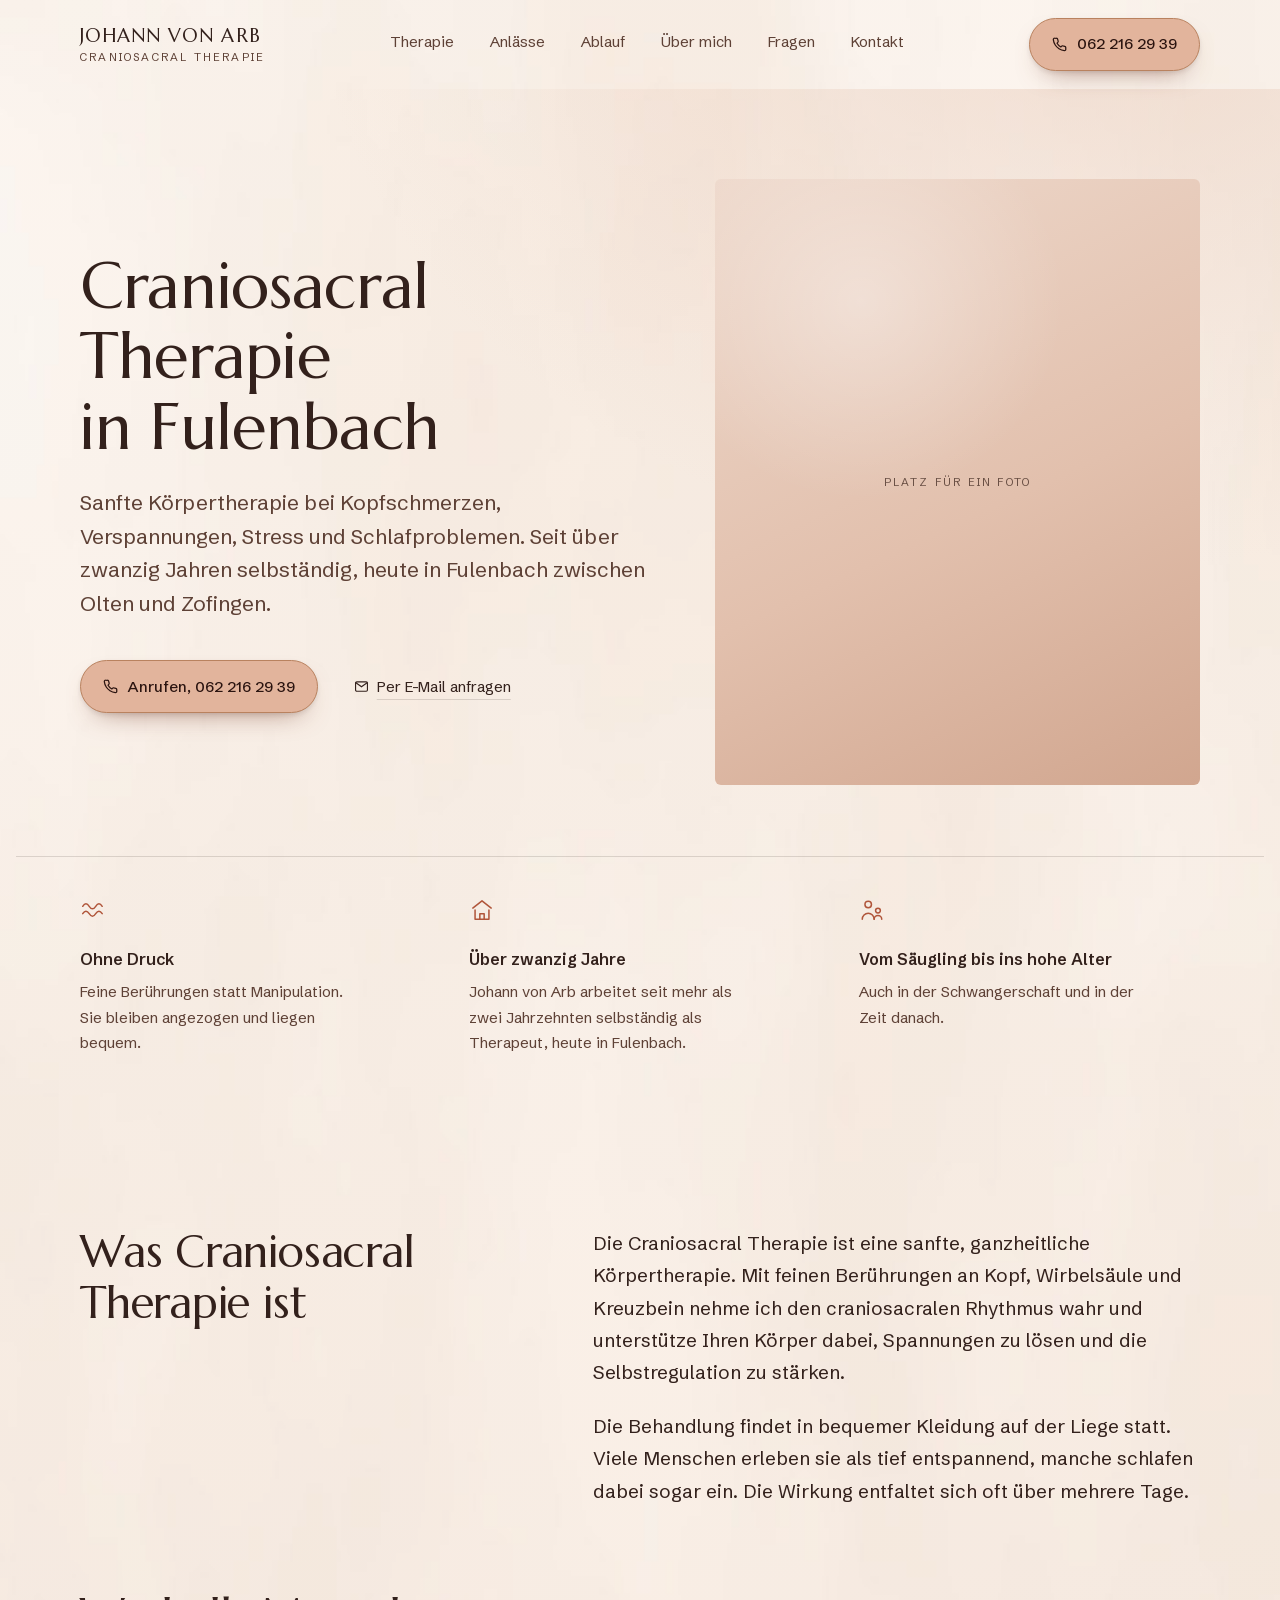
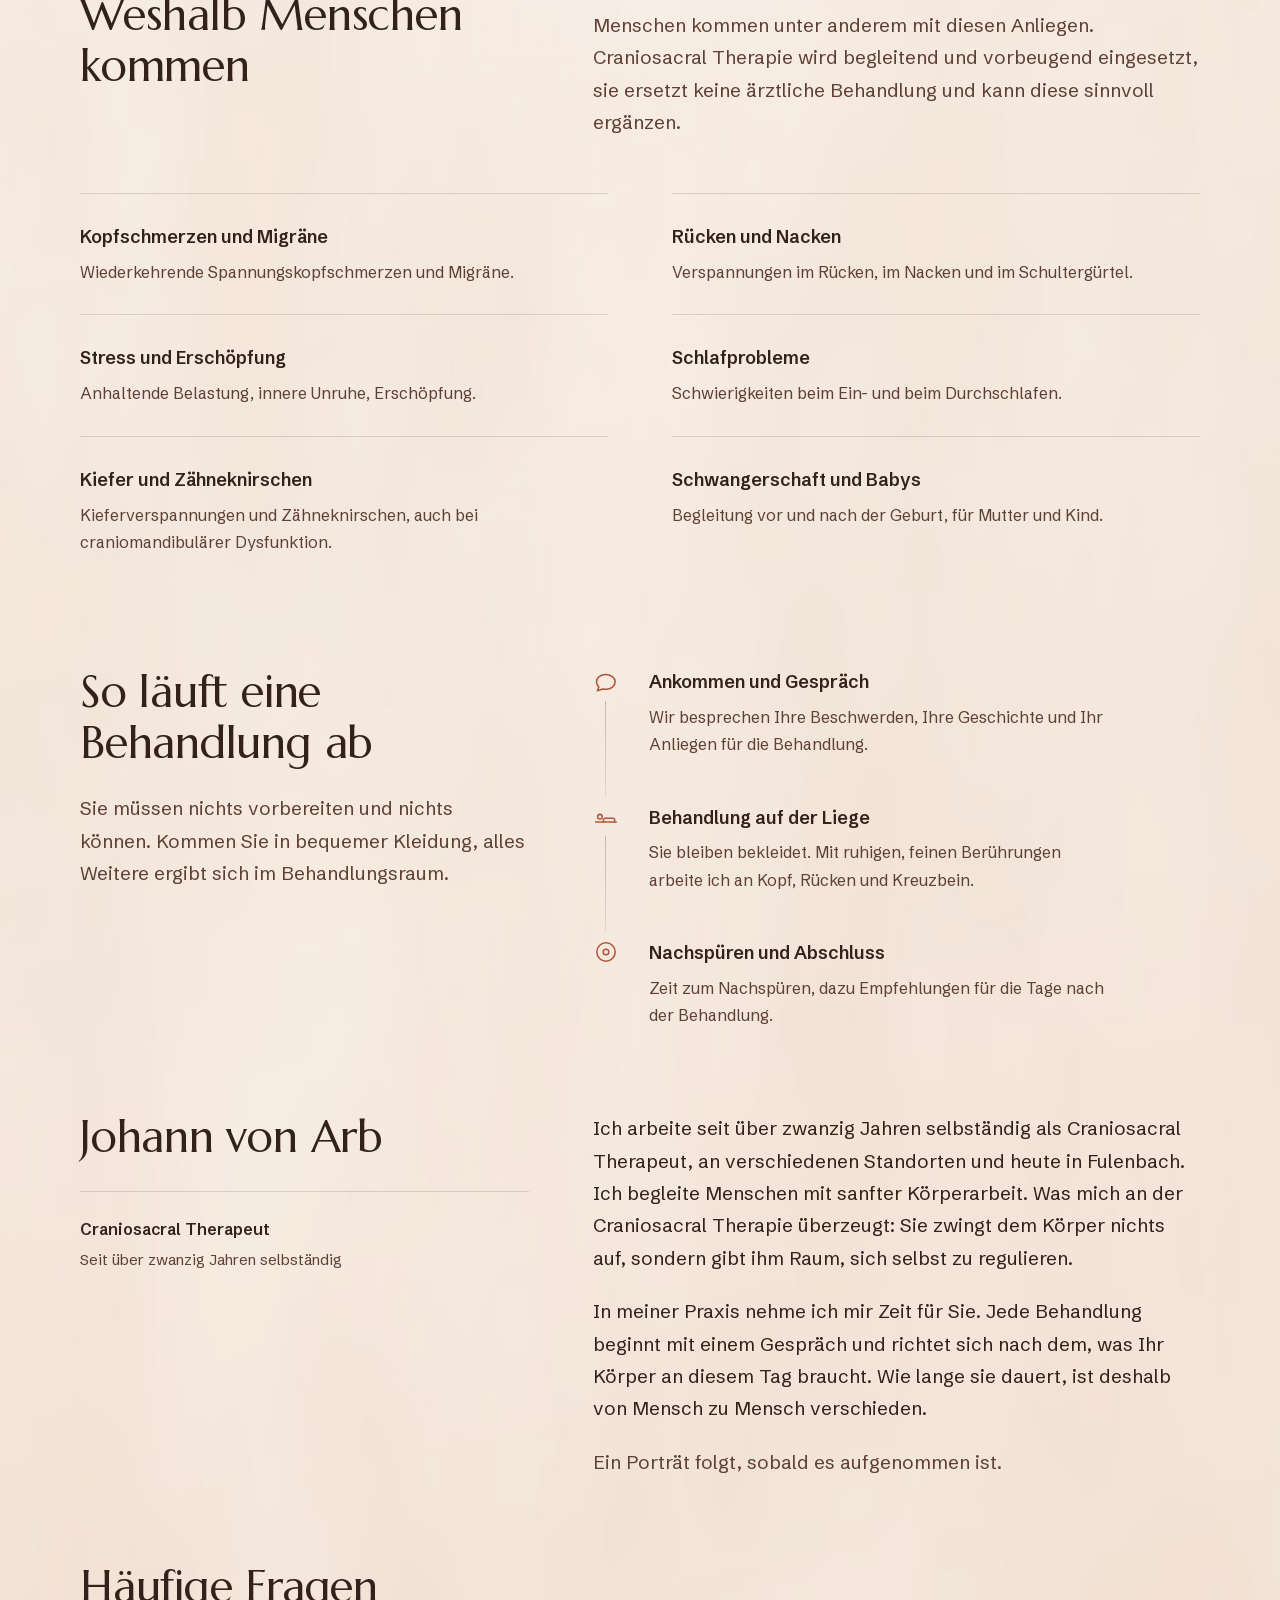
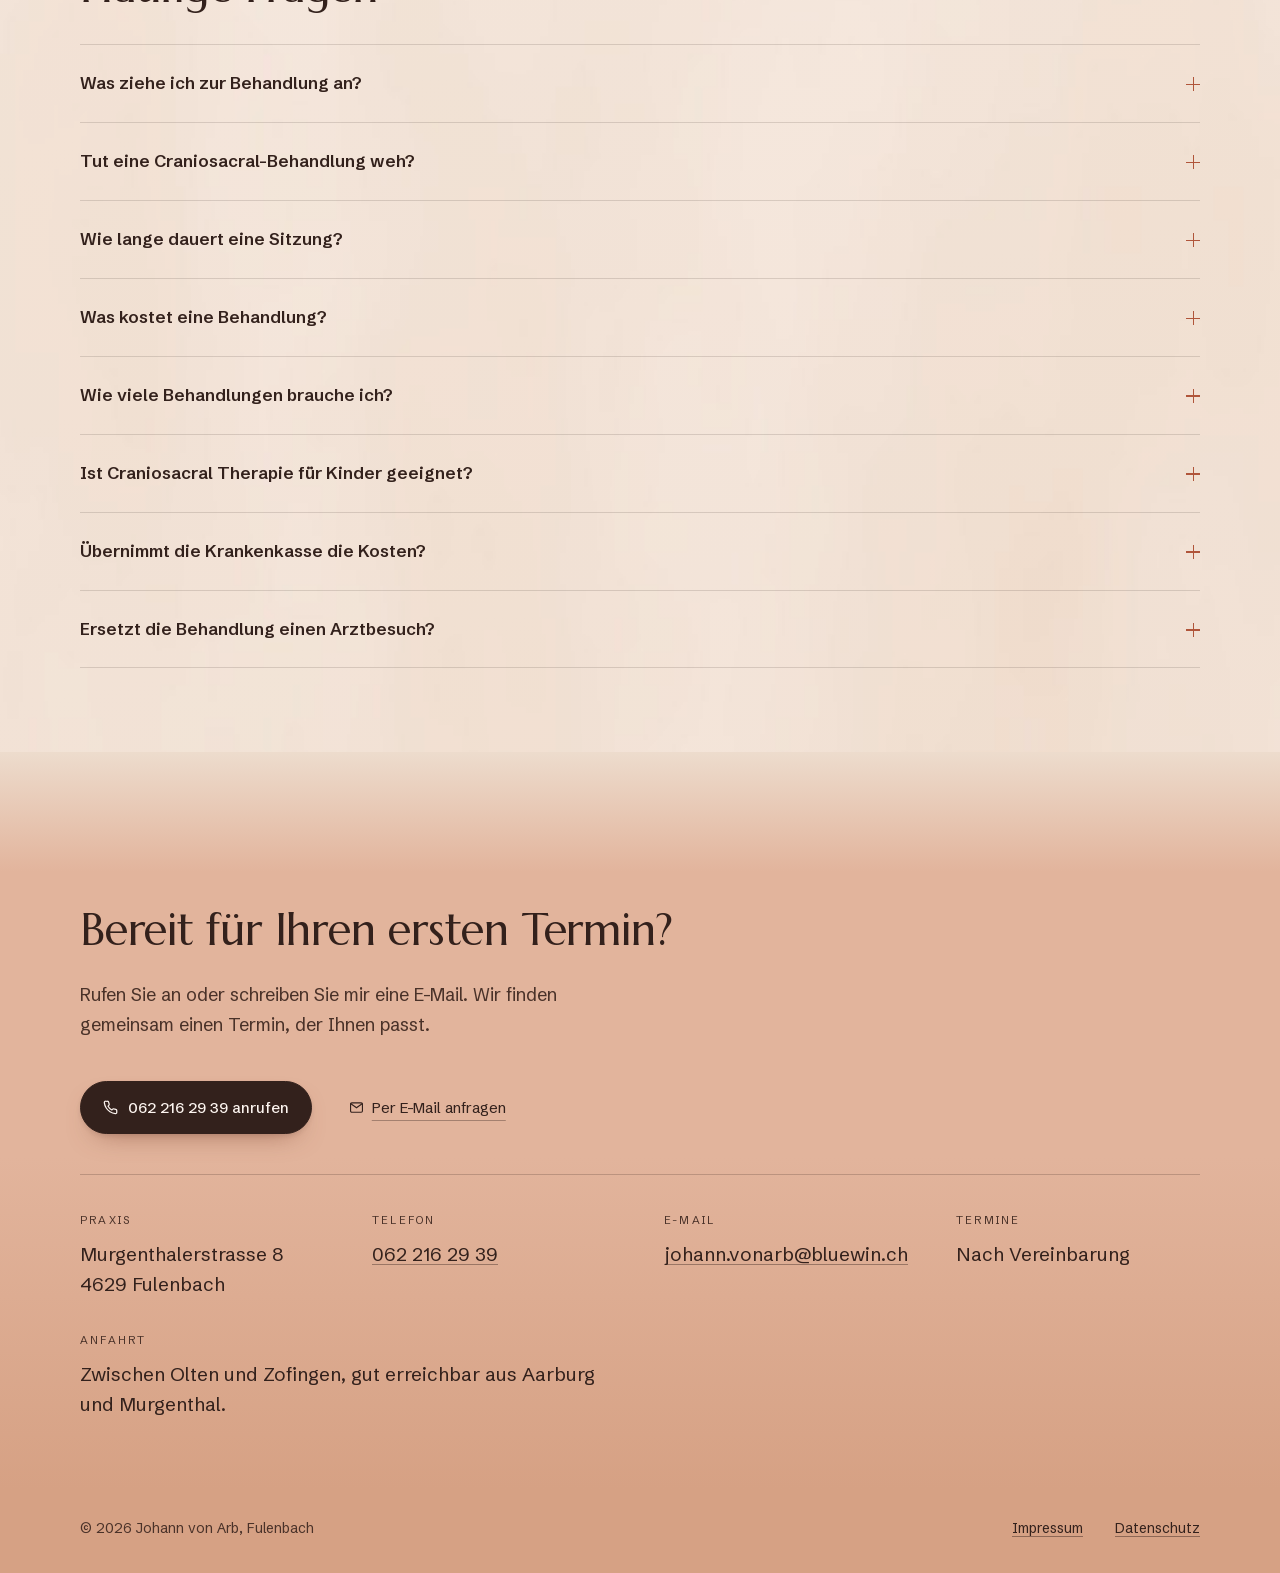
==== commit 7cb8a51e: "Mail-Verweis am Anrufknopf ausrichten Der Knopf hat 1,4rem seitlichen Innenabstand und eine 1px-Kont" ====
--- a/index.html
+++ b/index.html
@@ -312,6 +312,7 @@
 .kopf-nav a:hover { color: var(--text); border-bottom-color: var(--zeichen); }
 
 .klapp { display: none; }
+.kopf-nav .nav-ruf { display: none; }
 
 /* Unter dieser Breite reicht die Zeile nicht mehr fuer sechs Punkte.
    Eine seitlich schiebbare Leiste versteckt die letzten beiden, ohne
@@ -322,7 +323,8 @@
     place-content: center;
     width: 44px;
     height: 44px;
-    margin-right: -0.5rem;
+    margin-right: -0.6rem;
+    margin-left: auto;
     background: none;
     border: 0;
     cursor: pointer;
@@ -368,6 +370,27 @@
     border-bottom: 1px solid var(--linie-fein);
   }
   .kopf-nav a:last-child { border-bottom: 0; }
+
+  /* Die Nummer wandert aus der Kopfzeile ins Menue. Oben bleibt damit
+     nur Name und Menue, aber der schnelle Weg zum Anruf geht nicht
+     verloren: der Knopf im Auftakt scrollt weg, der Kopf bleibt. */
+  .kopf > .ruf, .kopf > div > .ruf { display: none; }
+  .kopf-nav .nav-ruf {
+    display: inline-flex;
+    justify-content: center;
+    align-self: stretch;
+    margin-top: 1.5rem;
+    font-family: 'Schibsted Grotesk', sans-serif;
+    font-size: 1rem;
+    border: 0;
+    padding: 1rem 1.4rem;
+    /* Dunkel wie im Abschluss: im Menue ist das der Handlungspunkt,
+       neben den grossen Zeilen wuerde der helle Knopf abgeschaltet
+       aussehen. */
+    background: var(--text);
+    color: var(--sand-hell);
+  }
+  .kopf-nav .nav-ruf:hover { border: 0; background: #241610; }
   .kopf { position: sticky; }
   .kopf > div { position: relative; }
 }
@@ -409,14 +432,20 @@
   display: inline-flex;
   align-items: center;
   gap: 0.5rem;
-  text-decoration: none;
   font-size: 0.9375rem;
   color: var(--text);
-  padding: 0.8rem 0;
-  border-bottom: 1px solid var(--linie);
-  transition: border-color 0.22s, color 0.22s;
-}
-.ruf-still:hover { color: var(--zeichen); border-bottom-color: var(--zeichen); }
+  /* Gleicher seitlicher Abstand wie im Knopf: sonst beginnt der Text
+     weiter links als der des Knopfes, was auffaellt, sobald beide
+     untereinander stehen. Die Linie sitzt deshalb am Text und nicht
+     an der Elementkante. */
+  padding: 0.8rem calc(1.4rem + 1px);
+  text-decoration: underline;
+  text-decoration-color: var(--linie);
+  text-decoration-thickness: 1px;
+  text-underline-offset: 7px;
+  transition: text-decoration-color 0.22s, color 0.22s;
+}
+.ruf-still:hover { color: var(--zeichen); text-decoration-color: var(--zeichen); }
 
 /* ---- Auftakt ---------------------------------------------------------- */
 
@@ -446,7 +475,7 @@
   max-width: 44ch;
   margin: 0 0 2.5rem;
 }
-.handlung { display: flex; flex-wrap: wrap; align-items: center; gap: 1rem 2rem; }
+.handlung { display: flex; flex-wrap: wrap; align-items: center; gap: 0.5rem 0.75rem; }
 
 /* Der vorbereitete Bildplatz: eine gestaltete Flaeche, kein leerer Kasten.
    Sobald ein Foto da ist, wird nur das <img> eingesetzt. */
@@ -600,9 +629,9 @@
   padding-block: clamp(8rem, 12vw, 10rem) clamp(2.5rem, 4vw, 3.5rem);
 }
 .kontakt .anriss { color: var(--band-leise); max-width: 44ch; margin: 0 0 2.5rem; font-size: 1.125rem; }
-.kontakt .handlung, .kontakt .ruf + .ruf-still { margin-left: 2rem; }
-@media (max-width: 30rem) { .kontakt .ruf + .ruf-still { margin-left: 0; display: flex; } }
-.kontakt .ruf-still { border-bottom-color: rgba(51, 33, 28, 0.3); }
+.kontakt .ruf + .ruf-still { margin-left: 0.5rem; }
+@media (max-width: 30rem) { .kontakt .ruf + .ruf-still { margin-left: 0; } }
+.kontakt .ruf-still { text-decoration-color: rgba(51, 33, 28, 0.35); }
 /* Auf der hellen Flaeche ist der dunkle Knopf der klare Handlungspunkt. */
 .kontakt .ruf { background: var(--text); color: var(--sand-hell); border-color: var(--text); }
 .kontakt .ruf:hover { background: #241610; }
@@ -679,6 +708,10 @@
       <a href="#person">Über mich</a>
       <a href="#fragen">Fragen</a>
       <a href="#kontakt">Kontakt</a>
+      <a class="ruf nav-ruf" href="tel:+41622162939">
+        <svg width="15" height="15" viewBox="0 0 24 24" fill="none" stroke="currentColor" stroke-width="2" stroke-linecap="round" stroke-linejoin="round" aria-hidden="true"><path d="M22 16.9v3a2 2 0 0 1-2.2 2 19.8 19.8 0 0 1-8.6-3.1 19.5 19.5 0 0 1-6-6A19.8 19.8 0 0 1 2.1 4.2 2 2 0 0 1 4.1 2h3a2 2 0 0 1 2 1.7c.1 1 .4 1.9.7 2.8a2 2 0 0 1-.5 2.1L8.1 9.9a16 16 0 0 0 6 6l1.3-1.3a2 2 0 0 1 2.1-.4c.9.3 1.8.6 2.8.7a2 2 0 0 1 1.7 2Z"/></svg>
+        Anrufen, 062 216 29 39
+      </a>
     </nav>
     <a class="ruf" href="tel:+41622162939">
       <svg width="15" height="15" viewBox="0 0 24 24" fill="none" stroke="currentColor" stroke-width="2" stroke-linecap="round" stroke-linejoin="round" aria-hidden="true"><path d="M22 16.9v3a2 2 0 0 1-2.2 2 19.8 19.8 0 0 1-8.6-3.1 19.5 19.5 0 0 1-6-6A19.8 19.8 0 0 1 2.1 4.2 2 2 0 0 1 4.1 2h3a2 2 0 0 1 2 1.7c.1 1 .4 1.9.7 2.8a2 2 0 0 1-.5 2.1L8.1 9.9a16 16 0 0 0 6 6l1.3-1.3a2 2 0 0 1 2.1-.4c.9.3 1.8.6 2.8.7a2 2 0 0 1 1.7 2Z"/></svg>
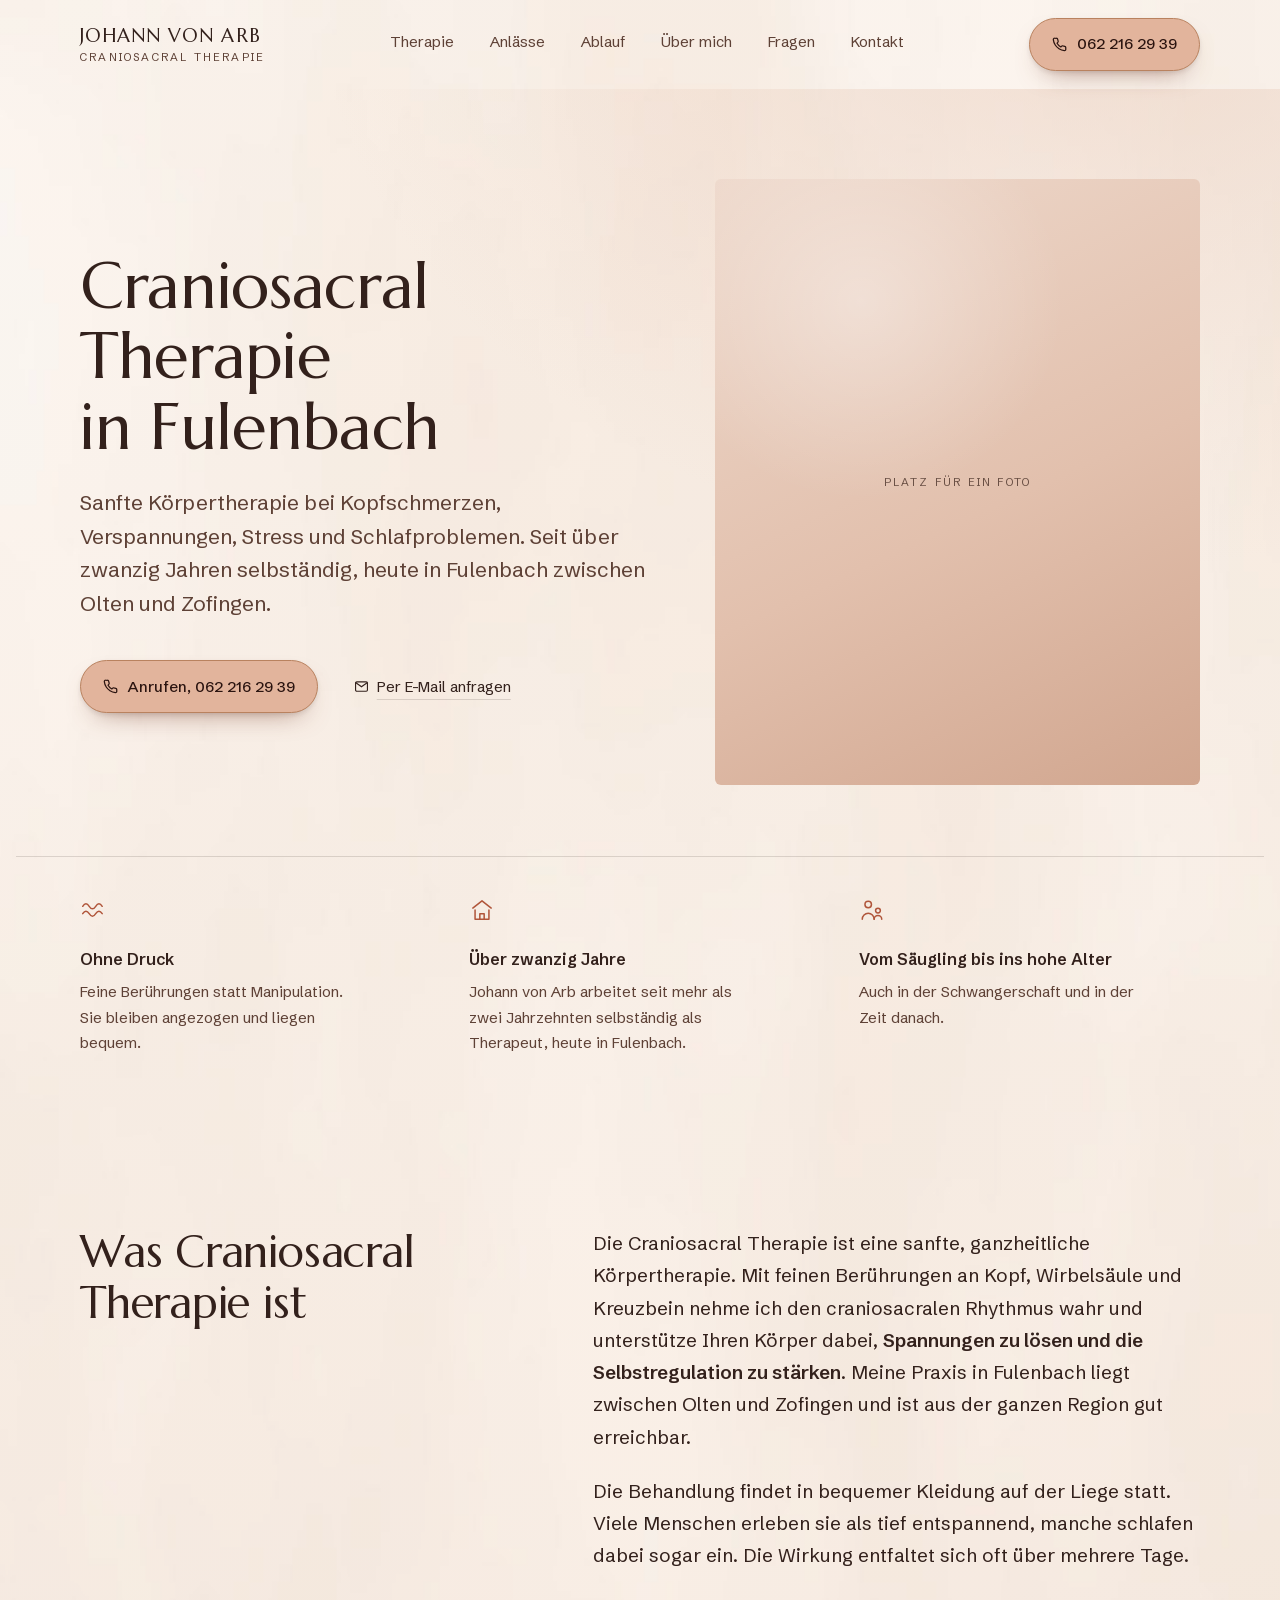
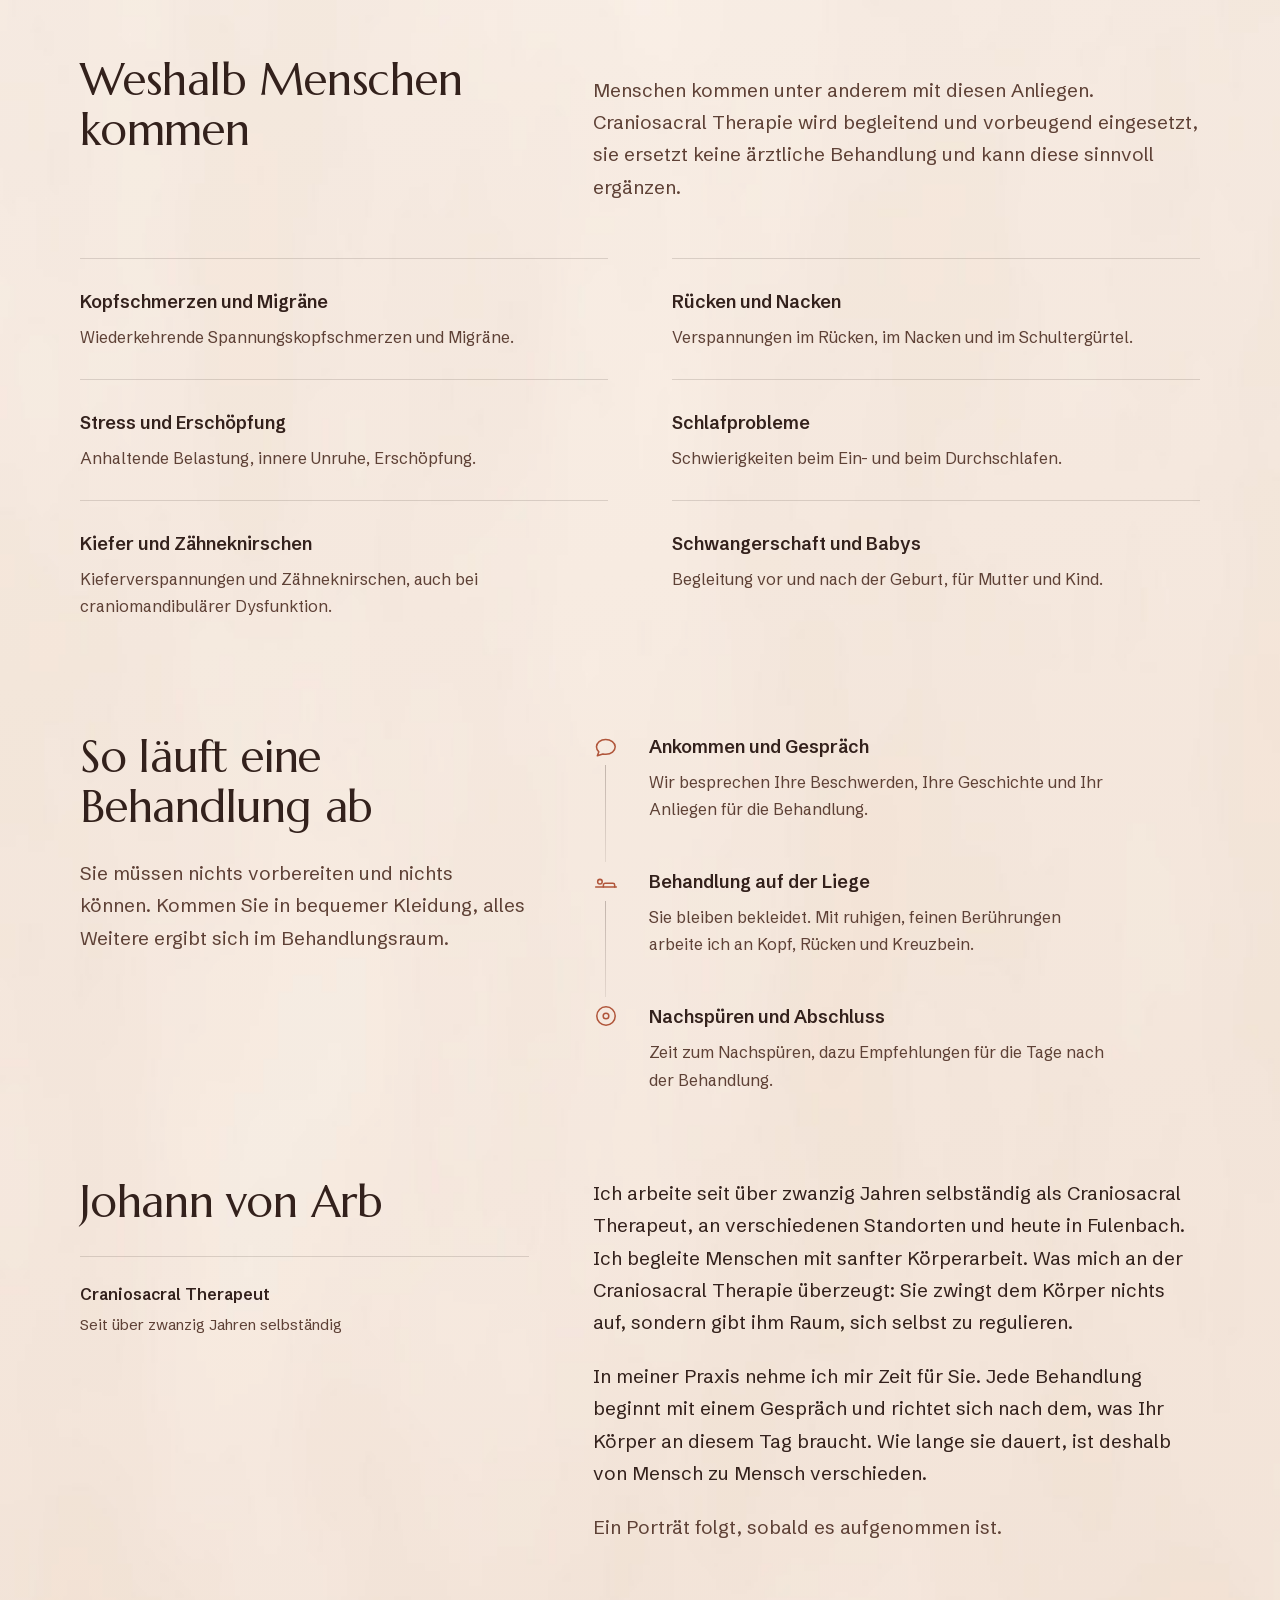
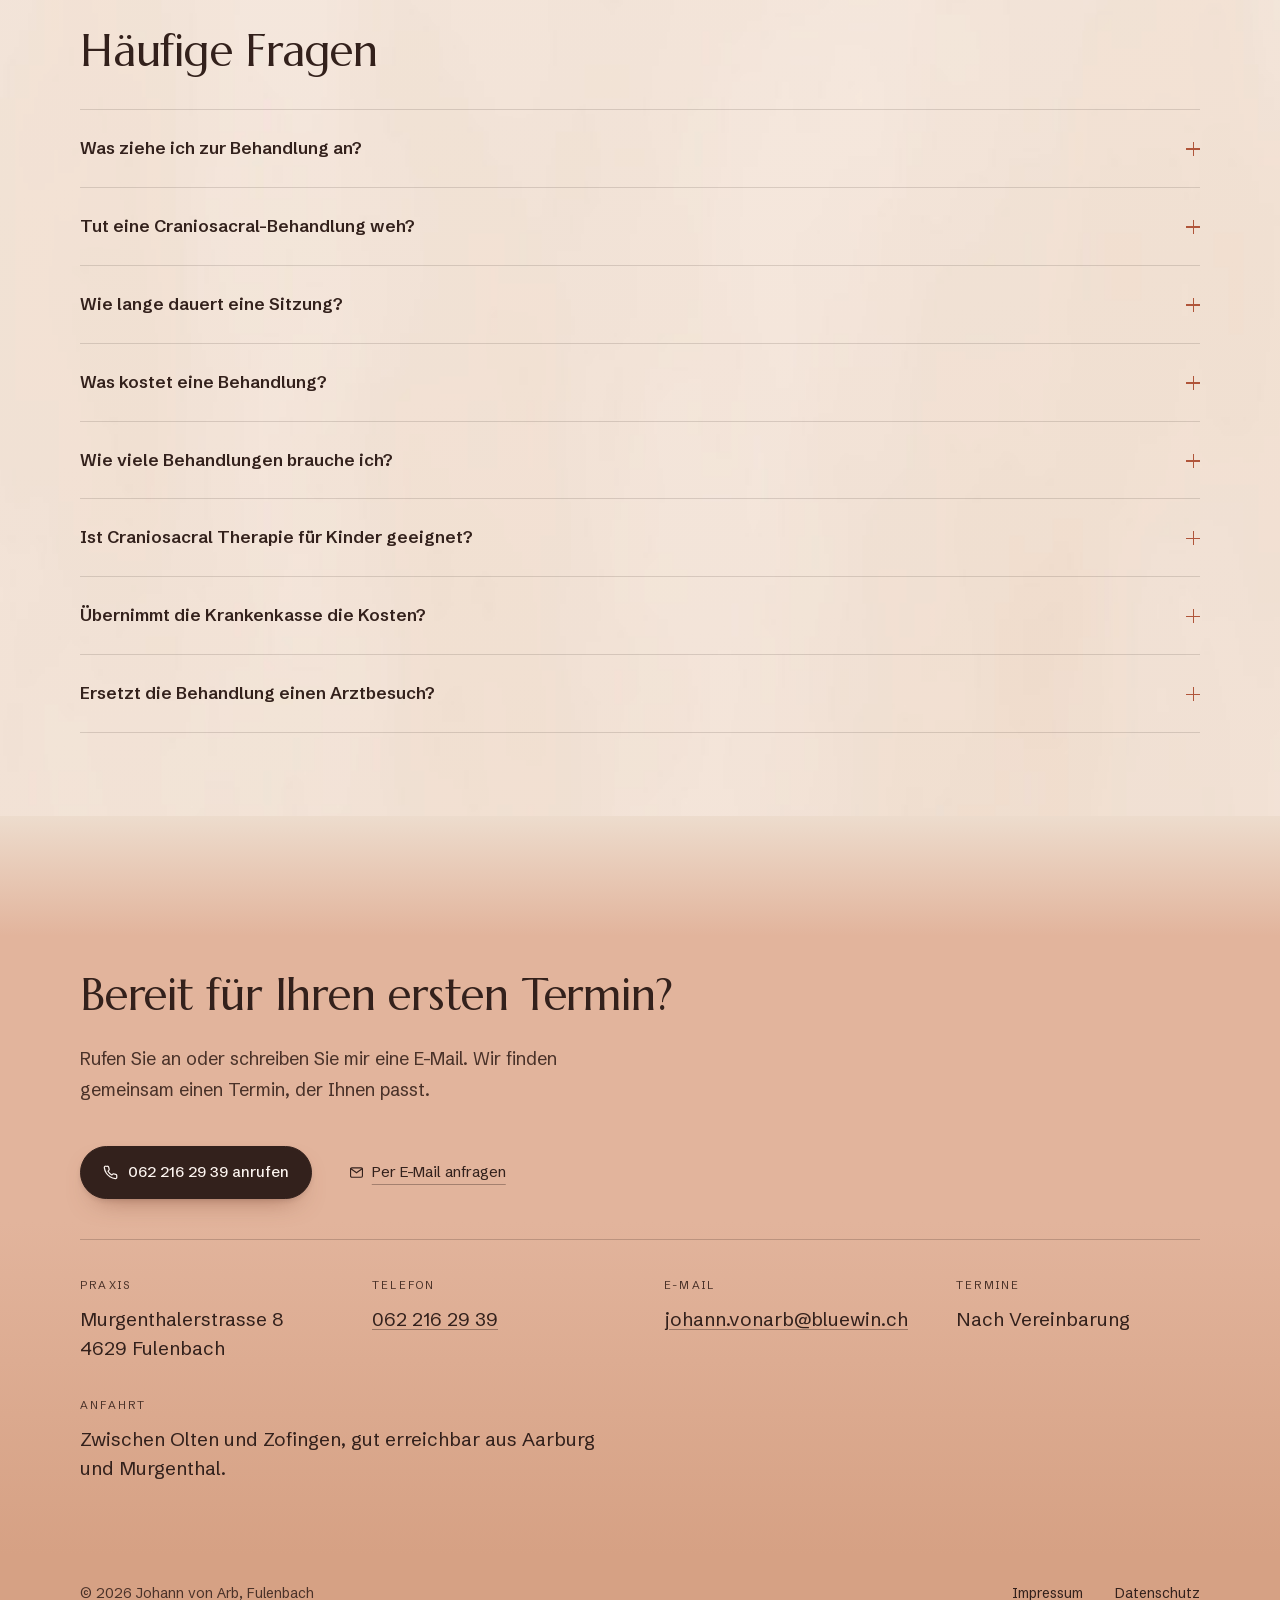
==== commit 864de855: "Therapietext: Kernsatz betonen, Erreichbarkeit aus der Region ergänzen Co-Authored-By: Claude Fable " ====
--- a/index.html
+++ b/index.html
@@ -582,6 +582,7 @@
 
 .signatur { margin-top: 1.75rem; padding-top: 1.5rem; border-top: 1px solid var(--linie); }
 .signatur strong { display: block; font-weight: 600; font-size: 1rem; }
+.satz strong { font-weight: 600; color: var(--text); }
 .signatur span { display: block; font-size: 0.9375rem; color: var(--text-leise); margin-top: 0.25rem; }
 
 /* ---- Fragen ----------------------------------------------------------- */
@@ -764,7 +765,7 @@
     <div class="zweispalt">
       <h2 id="therapie-titel">Was Craniosacral Therapie ist</h2>
       <div class="satz">
-        <p>Die Craniosacral Therapie ist eine sanfte, ganzheitliche Körpertherapie. Mit feinen Berührungen an Kopf, Wirbelsäule und Kreuzbein nehme ich den craniosacralen Rhythmus wahr und unterstütze Ihren Körper dabei, Spannungen zu lösen und die Selbstregulation zu stärken.</p>
+        <p>Die Craniosacral Therapie ist eine sanfte, ganzheitliche Körpertherapie. Mit feinen Berührungen an Kopf, Wirbelsäule und Kreuzbein nehme ich den craniosacralen Rhythmus wahr und unterstütze Ihren Körper dabei, <strong>Spannungen zu lösen und die Selbstregulation zu stärken</strong>. Meine Praxis in Fulenbach liegt zwischen Olten und Zofingen und ist aus der ganzen Region gut erreichbar.</p>
         <p>Die Behandlung findet in bequemer Kleidung auf der Liege statt. Viele Menschen erleben sie als tief entspannend, manche schlafen dabei sogar ein. Die Wirkung entfaltet sich oft über mehrere Tage.</p>
       </div>
     </div>
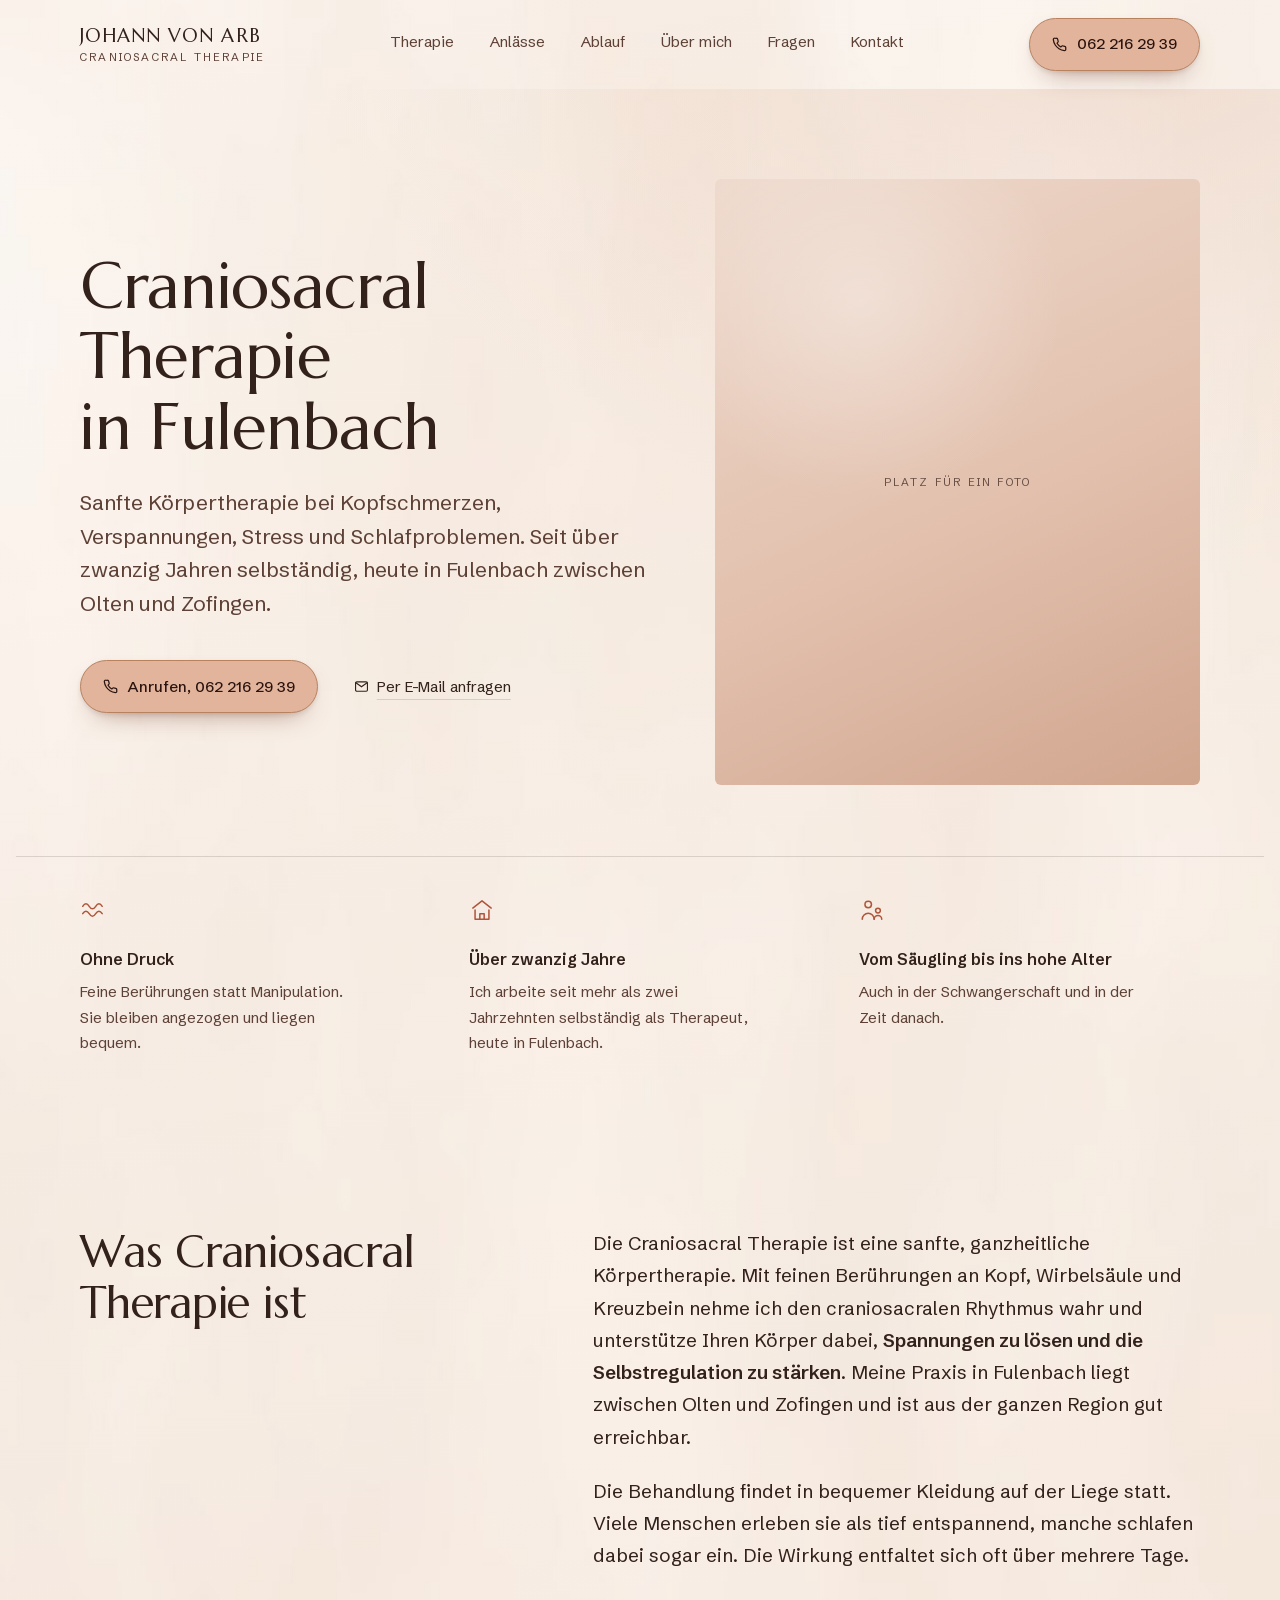
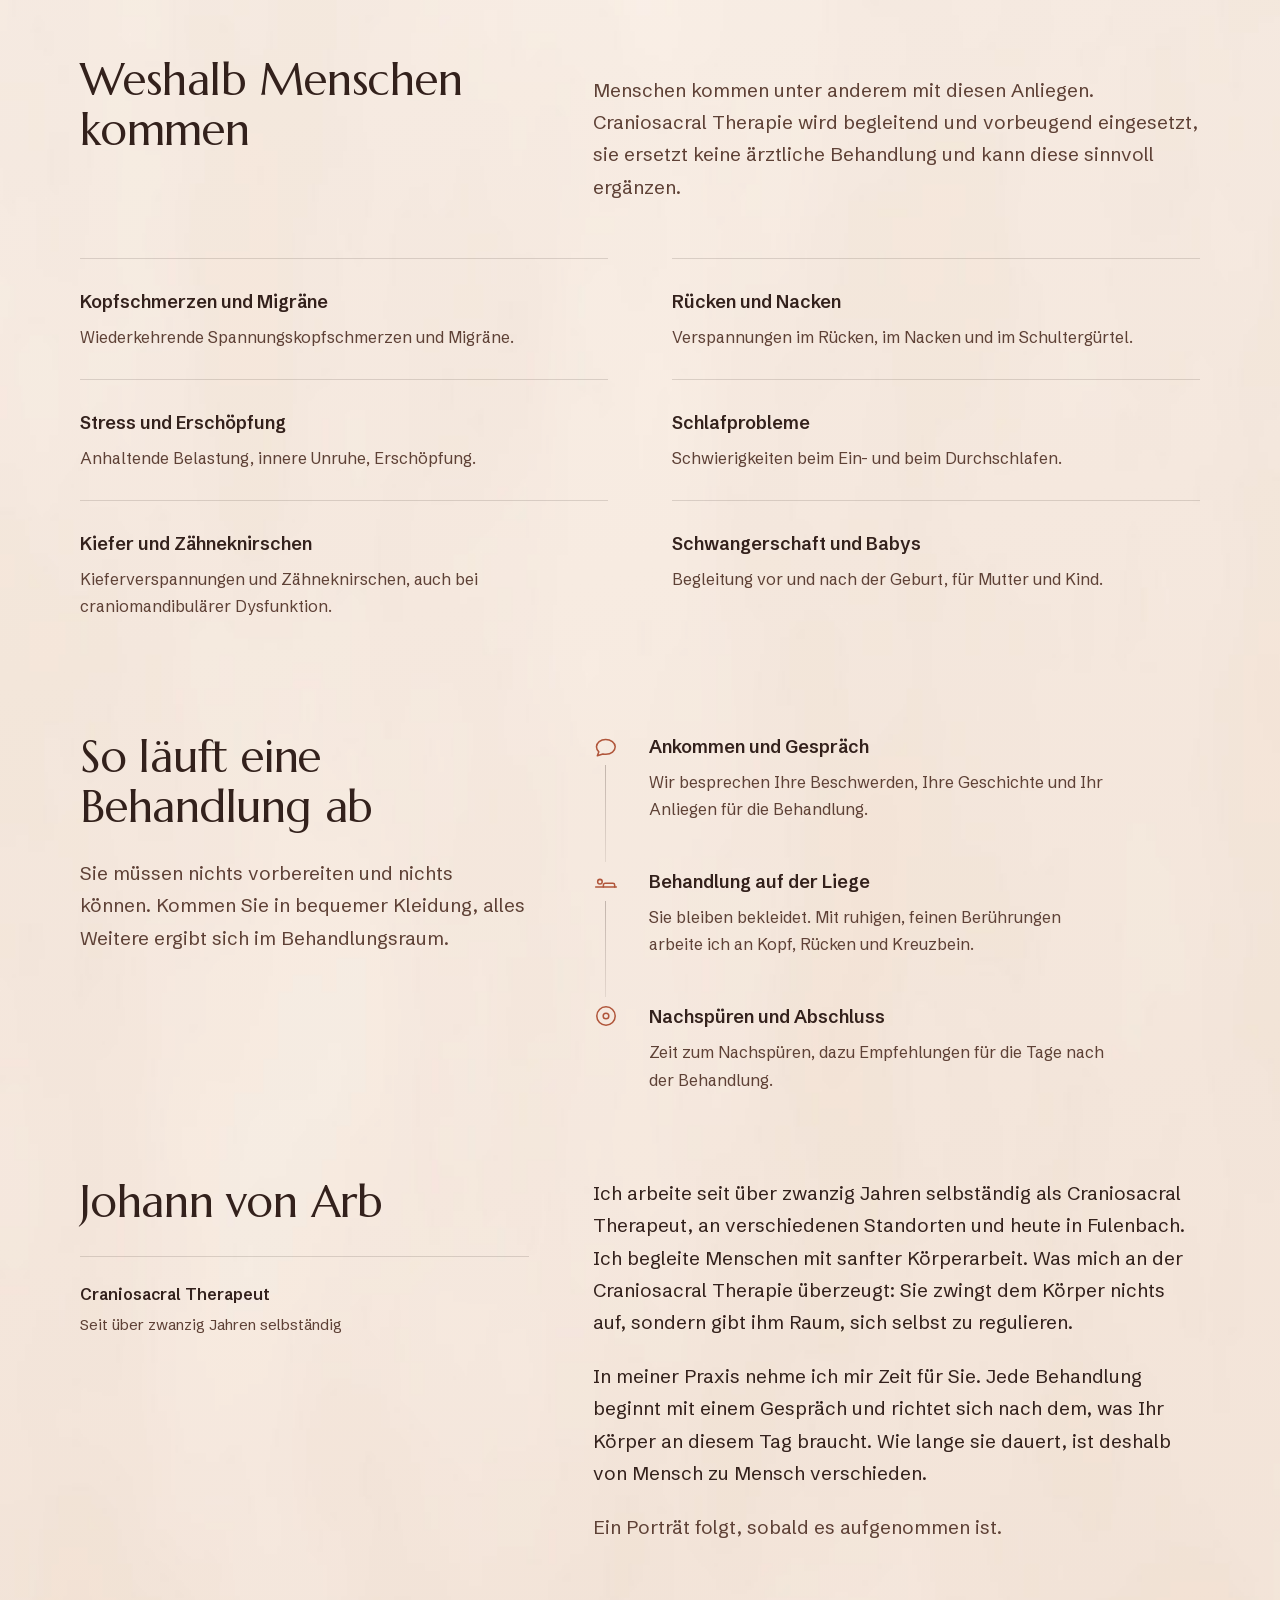
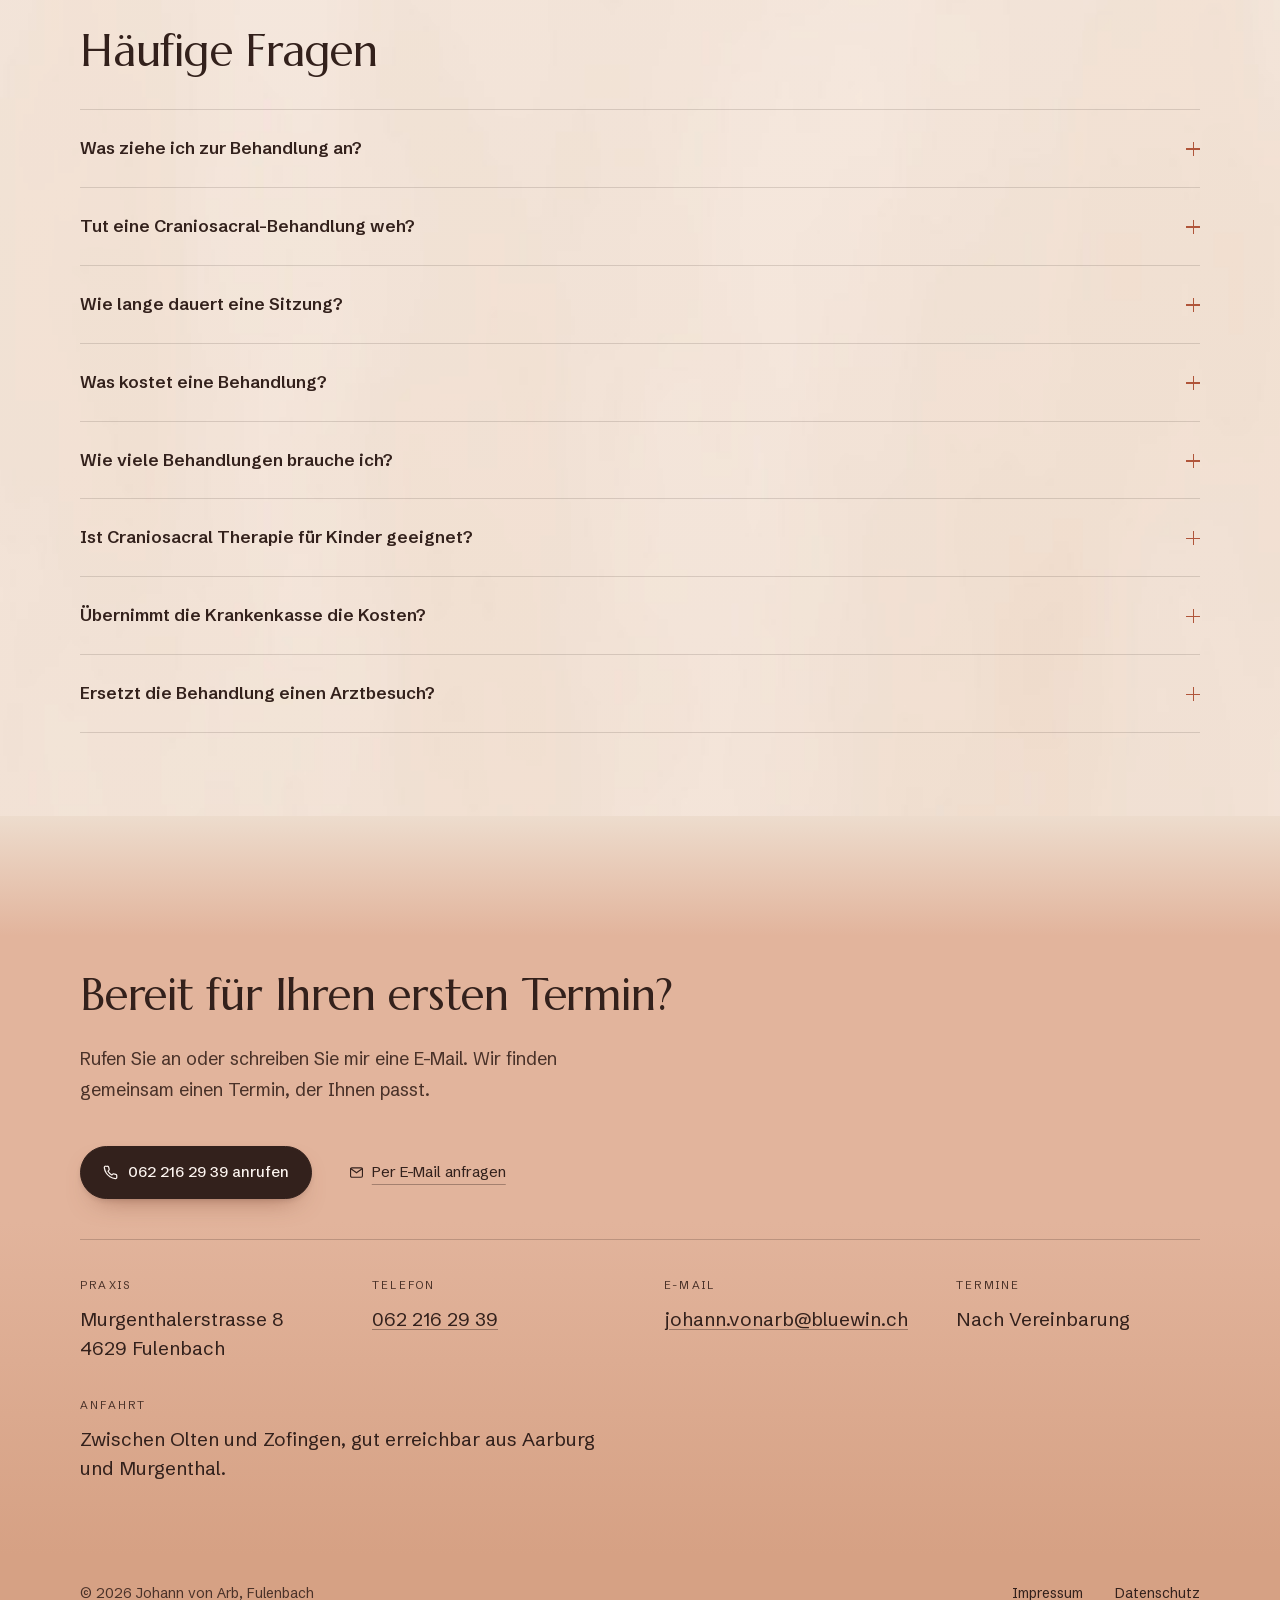
==== commit aff75ac4: "Vertrauenspunkt in die Ich-Form setzen Co-Authored-By: Claude Fable 5.1 <noreply@anthropic.com>" ====
--- a/index.html
+++ b/index.html
@@ -751,7 +751,7 @@
       <li>
         <svg class="zeichen" viewBox="0 0 24 24" aria-hidden="true"><path d="M3.5 10.2 12 3.5l8.5 6.7"/><path d="M5.6 12v8.5h12.8V12"/><path d="M10 20.5v-5h4v5"/></svg>
         <strong>Über zwanzig Jahre</strong>
-        <p>Johann von Arb arbeitet seit mehr als zwei Jahrzehnten selbständig als Therapeut, heute in Fulenbach.</p>
+        <p>Ich arbeite seit mehr als zwei Jahrzehnten selbständig als Therapeut, heute in Fulenbach.</p>
       </li>
       <li>
         <svg class="zeichen" viewBox="0 0 24 24" aria-hidden="true"><circle cx="8.5" cy="7" r="3"/><path d="M3 20.5c0-3 2.5-5.5 5.5-5.5s5.5 2.5 5.5 5.5"/><circle cx="17.5" cy="12.5" r="2.2"/><path d="M14 20.5c0-2 1.6-3.5 3.5-3.5s3.5 1.5 3.5 3.5"/></svg>
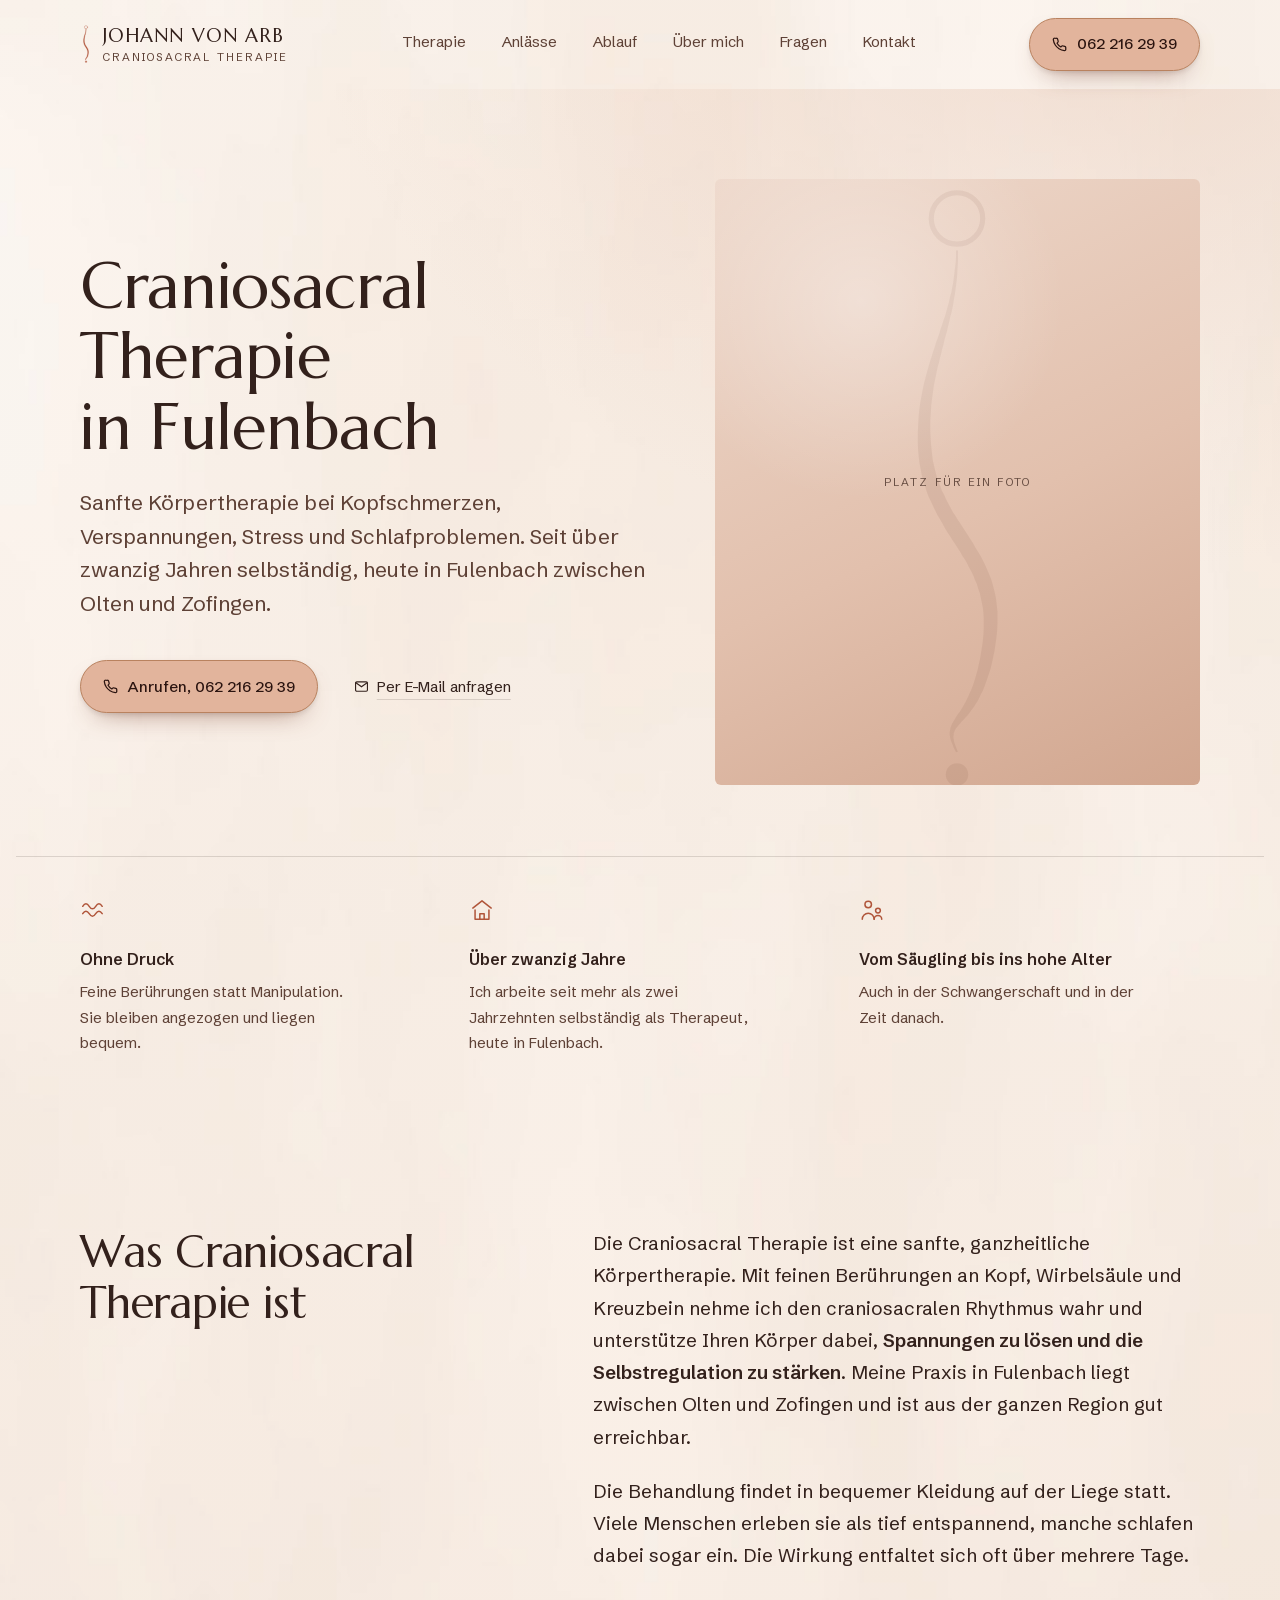
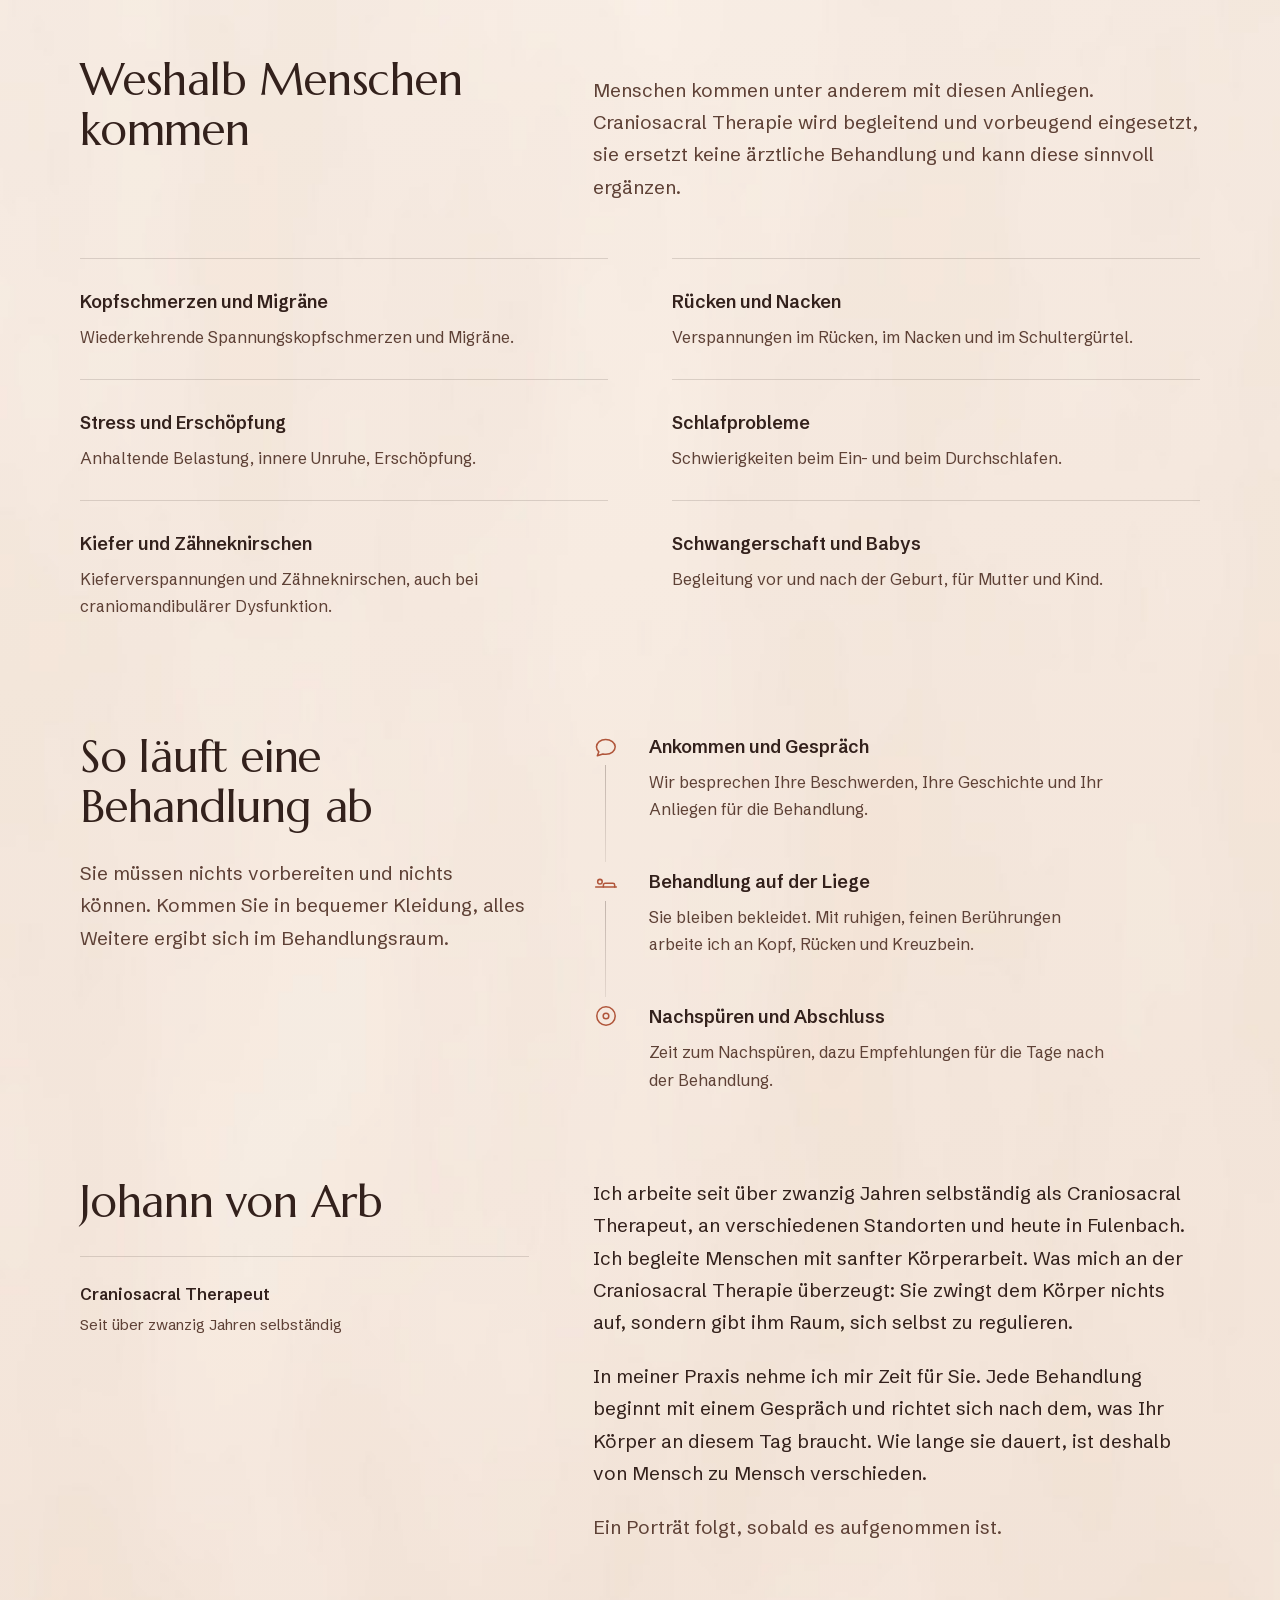
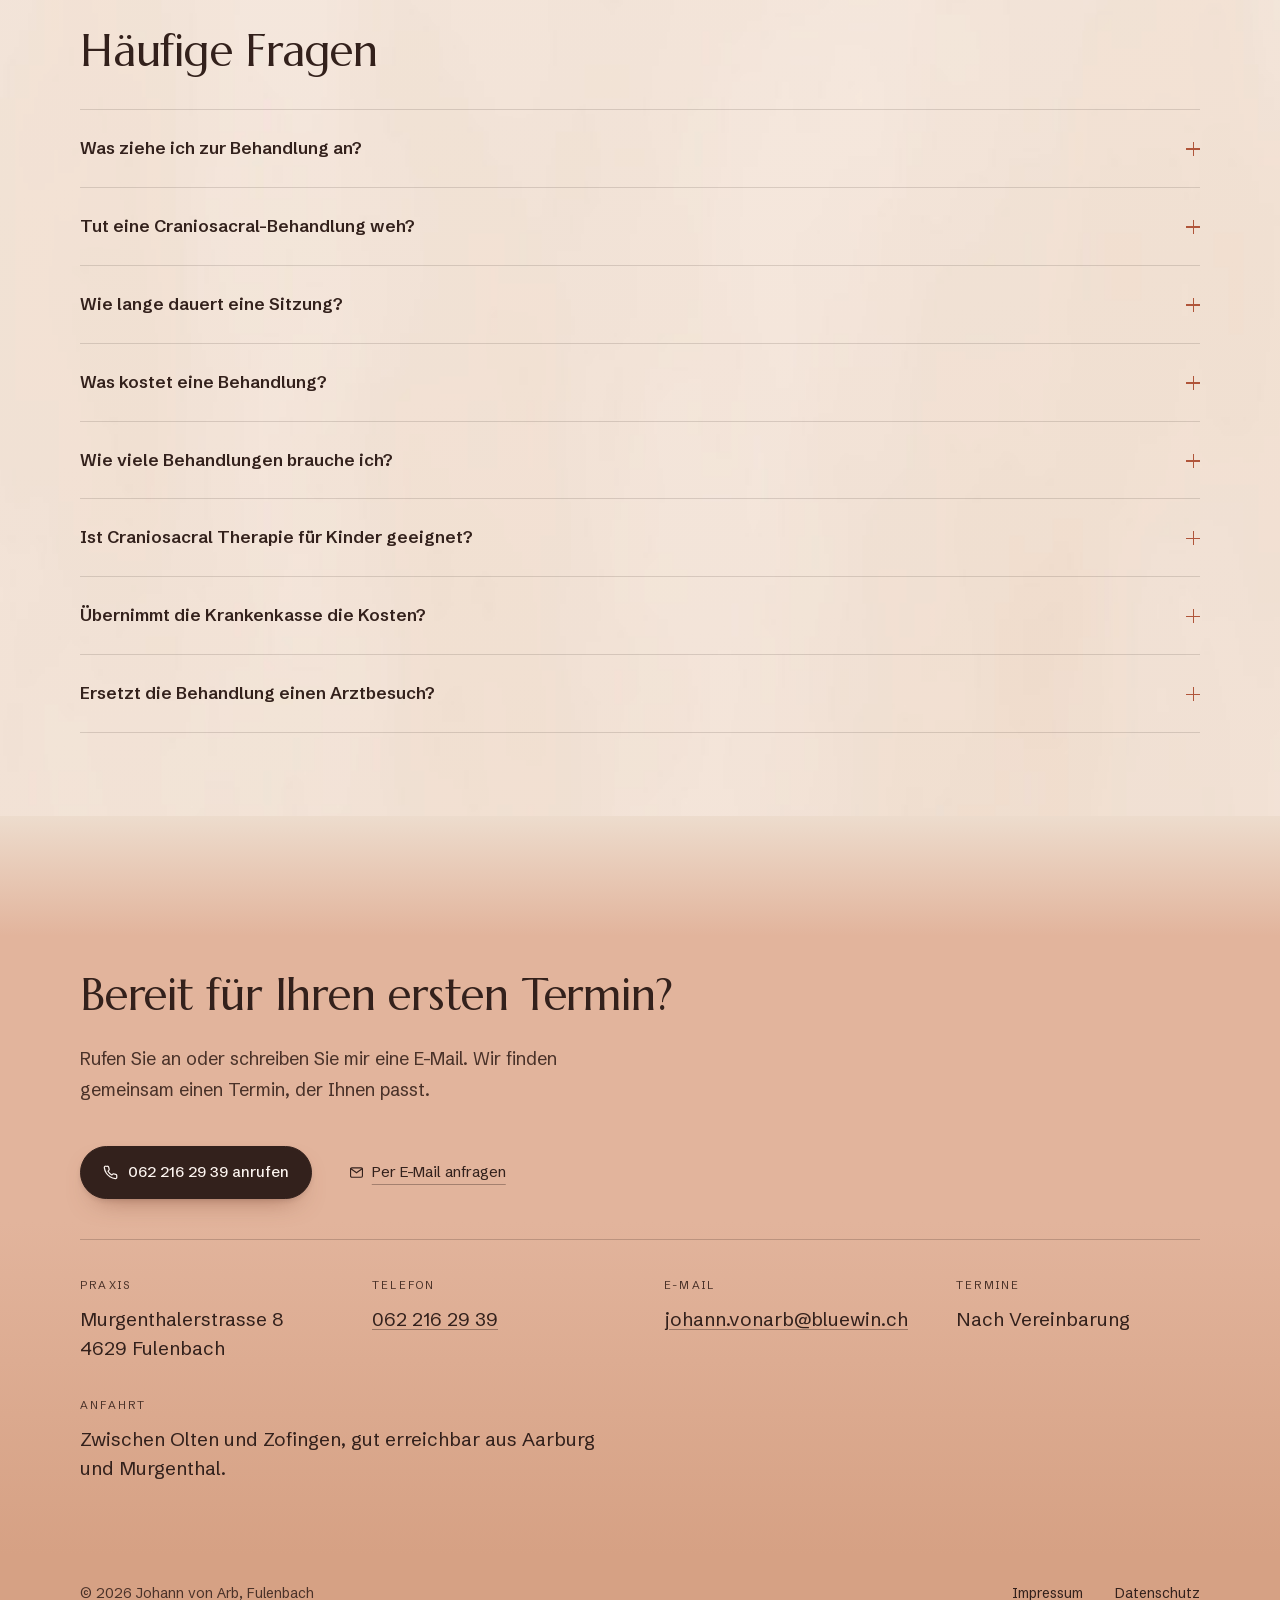
==== commit e3246309: "Das Zeichen: kalligrafische Wirbelsäulenlinie im Kopf, im Hero und als Favicon Co-Authored-By: Claud" ====
--- a/index.html
+++ b/index.html
@@ -282,6 +282,9 @@
 }
 
 .marke {
+  display: inline-flex;
+  align-items: center;
+  gap: 0.7rem;
   font-family: 'Marcellus', Georgia, serif;
   font-size: 1.1875rem;
   letter-spacing: 0.055em;
@@ -290,7 +293,9 @@
   line-height: 1.1;
   white-space: nowrap;
 }
-.marke span {
+/* Das Zeichen: die Linie der Wirbelsaeule, Schaedel oben, Kreuzbein unten */
+.marke .zeichen { height: 40px; width: auto; flex: none; color: var(--zeichen); }
+.marke small {
   display: block;
   font-family: 'Schibsted Grotesk', sans-serif;
   font-size: 0.6875rem;
@@ -397,7 +402,9 @@
 @media (max-width: 30rem) {
   .kopf > div { gap: 0.5rem; padding-inline: 1.25rem; }
   .kopf .marke { font-size: 0.9375rem; letter-spacing: 0.03em; }
-  .kopf .marke span { font-size: 0.625rem; letter-spacing: 0.1em; margin-top: 0.2rem; }
+  .kopf .marke small { font-size: 0.625rem; letter-spacing: 0.1em; margin-top: 0.2rem; }
+  .marke .zeichen { height: 34px; }
+  .marke { gap: 0.5rem; }
   .kopf .ruf { padding: 0.55rem 0.9rem; min-height: 44px; font-size: 0.8125rem; }
   .kopf .ruf svg { display: none; }
 }
@@ -487,6 +494,16 @@
   overflow: hidden;
   display: grid;
   place-content: center;
+}
+.bild-zeichen {
+  position: absolute;
+  top: -2%;
+  left: 50%;
+  height: 106%;
+  width: auto;
+  transform: translateX(-50%);
+  color: #5a2e1e;
+  opacity: 0.08;
 }
 .bildplatz::after {
   content: '';
@@ -698,7 +715,7 @@
 
 <header class="kopf" id="kopf">
   <div>
-    <a class="marke" href="#">Johann von Arb<span>Craniosacral Therapie</span></a>
+    <a class="marke" href="#"><svg class="zeichen" viewBox="0 0 60 200" xmlns="http://www.w3.org/2000/svg" aria-hidden="true" focusable="false"><circle cx="30" cy="16" r="8" fill="none" stroke="currentColor" stroke-width="1.6"/><path d="M29.7 26.0 L29.7 27.8 L29.6 29.5 L29.4 31.2 L29.2 32.8 L29.0 34.4 L28.8 36.0 L28.5 37.5 L28.2 39.1 L27.8 40.5 L27.5 42.0 L27.1 43.4 L26.7 44.9 L26.3 46.3 L25.8 47.7 L25.4 49.0 L24.9 50.4 L24.5 51.8 L24.0 53.2 L23.5 54.5 L23.1 55.9 L22.6 57.3 L22.2 58.7 L21.7 60.1 L21.3 61.5 L20.9 62.9 L20.5 64.4 L20.1 65.9 L19.7 67.4 L19.4 68.9 L19.1 70.4 L18.8 72.0 L18.5 73.7 L18.3 75.3 L18.1 77.0 L18.0 78.8 L17.9 80.5 L17.8 82.4 L17.8 84.3 L17.8 86.2 L17.9 88.2 L18.1 90.2 L18.3 92.1 L18.7 94.0 L19.0 95.8 L19.5 97.5 L20.0 99.2 L20.5 100.8 L21.1 102.4 L21.8 103.9 L22.5 105.4 L23.2 106.9 L23.9 108.3 L24.7 109.6 L25.5 111.0 L26.2 112.3 L27.0 113.6 L27.8 114.8 L28.6 116.1 L29.4 117.3 L30.2 118.5 L31.0 119.8 L31.7 121.0 L32.5 122.2 L33.2 123.4 L33.8 124.7 L34.5 125.9 L35.1 127.2 L35.6 128.5 L36.2 129.8 L36.6 131.2 L37.1 132.6 L37.4 134.0 L37.7 135.5 L38.0 137.0 L38.2 138.6 L38.3 140.3 L38.3 142.0 L38.3 143.8 L38.2 145.7 L38.0 147.7 L37.7 149.7 L37.4 151.6 L37.1 153.3 L36.7 155.0 L36.4 156.5 L36.0 157.9 L35.6 159.3 L35.2 160.5 L34.8 161.7 L34.4 162.7 L33.9 163.7 L33.5 164.7 L33.1 165.5 L32.7 166.4 L32.3 167.1 L31.9 167.8 L31.5 168.5 L31.1 169.1 L30.7 169.7 L30.3 170.2 L29.9 170.8 L29.6 171.3 L29.3 171.8 L29.0 172.3 L28.7 172.8 L28.4 173.3 L28.2 173.8 L28.0 174.3 L27.9 174.9 L27.8 175.4 L27.7 176.0 L27.7 176.5 L27.8 177.1 L27.9 177.7 L28.1 178.4 L28.3 179.0 L28.6 179.7 L28.9 180.5 L29.3 181.3 L29.7 182.1 L30.3 181.9 L29.9 181.0 L29.6 180.2 L29.3 179.4 L29.1 178.8 L29.0 178.1 L28.9 177.6 L28.9 177.0 L29.0 176.6 L29.0 176.1 L29.2 175.7 L29.3 175.3 L29.5 175.0 L29.7 174.6 L30.0 174.3 L30.3 173.9 L30.6 173.5 L31.0 173.1 L31.3 172.7 L31.8 172.2 L32.2 171.8 L32.7 171.2 L33.2 170.7 L33.7 170.1 L34.2 169.4 L34.7 168.7 L35.3 167.9 L35.8 167.1 L36.4 166.2 L36.9 165.2 L37.4 164.1 L38.0 163.0 L38.5 161.8 L39.0 160.4 L39.5 159.0 L40.0 157.5 L40.5 155.9 L40.9 154.2 L41.3 152.3 L41.7 150.4 L42.0 148.3 L42.3 146.2 L42.5 144.1 L42.6 142.1 L42.6 140.2 L42.6 138.3 L42.4 136.5 L42.2 134.7 L41.9 133.0 L41.5 131.4 L41.1 129.8 L40.6 128.2 L40.0 126.7 L39.4 125.3 L38.8 123.9 L38.1 122.5 L37.4 121.1 L36.6 119.8 L35.8 118.5 L35.1 117.2 L34.3 116.0 L33.5 114.7 L32.7 113.5 L31.9 112.2 L31.1 111.0 L30.3 109.8 L29.5 108.5 L28.7 107.3 L28.0 106.0 L27.3 104.7 L26.6 103.4 L26.0 102.0 L25.3 100.7 L24.8 99.2 L24.2 97.8 L23.7 96.3 L23.3 94.7 L22.9 93.1 L22.5 91.4 L22.3 89.7 L22.1 87.8 L21.9 86.0 L21.8 84.1 L21.7 82.4 L21.7 80.6 L21.7 78.9 L21.8 77.3 L21.9 75.7 L22.0 74.1 L22.2 72.5 L22.4 71.0 L22.6 69.5 L22.8 68.0 L23.1 66.5 L23.4 65.1 L23.7 63.6 L24.0 62.2 L24.4 60.8 L24.7 59.4 L25.1 58.0 L25.4 56.6 L25.8 55.2 L26.1 53.8 L26.5 52.4 L26.9 51.0 L27.2 49.6 L27.6 48.1 L27.9 46.7 L28.3 45.3 L28.6 43.8 L28.9 42.3 L29.1 40.8 L29.4 39.3 L29.6 37.7 L29.8 36.2 L30.0 34.5 L30.1 32.9 L30.2 31.2 L30.3 29.5 L30.3 27.8 L30.3 26.0 Z" fill="currentColor"/><circle cx="30" cy="189" r="3.5" fill="currentColor"/></svg><span class="marke-text">Johann von Arb<small>Craniosacral Therapie</small></span></a>
     <button class="klapp" id="klapp" aria-expanded="false" aria-controls="kopf-nav" aria-label="Menü öffnen">
       <span class="balken" aria-hidden="true"></span>
     </button>
@@ -739,7 +756,7 @@
           </a>
         </div>
       </div>
-      <div class="bildplatz"><span>Platz für ein Foto</span></div>
+      <div class="bildplatz"><svg class="bild-zeichen" viewBox="0 0 60 200" xmlns="http://www.w3.org/2000/svg" aria-hidden="true" focusable="false"><circle cx="30" cy="16" r="8" fill="none" stroke="currentColor" stroke-width="1.6"/><path d="M29.7 26.0 L29.7 27.8 L29.6 29.5 L29.4 31.2 L29.2 32.8 L29.0 34.4 L28.8 36.0 L28.5 37.5 L28.2 39.1 L27.8 40.5 L27.5 42.0 L27.1 43.4 L26.7 44.9 L26.3 46.3 L25.8 47.7 L25.4 49.0 L24.9 50.4 L24.5 51.8 L24.0 53.2 L23.5 54.5 L23.1 55.9 L22.6 57.3 L22.2 58.7 L21.7 60.1 L21.3 61.5 L20.9 62.9 L20.5 64.4 L20.1 65.9 L19.7 67.4 L19.4 68.9 L19.1 70.4 L18.8 72.0 L18.5 73.7 L18.3 75.3 L18.1 77.0 L18.0 78.8 L17.9 80.5 L17.8 82.4 L17.8 84.3 L17.8 86.2 L17.9 88.2 L18.1 90.2 L18.3 92.1 L18.7 94.0 L19.0 95.8 L19.5 97.5 L20.0 99.2 L20.5 100.8 L21.1 102.4 L21.8 103.9 L22.5 105.4 L23.2 106.9 L23.9 108.3 L24.7 109.6 L25.5 111.0 L26.2 112.3 L27.0 113.6 L27.8 114.8 L28.6 116.1 L29.4 117.3 L30.2 118.5 L31.0 119.8 L31.7 121.0 L32.5 122.2 L33.2 123.4 L33.8 124.7 L34.5 125.9 L35.1 127.2 L35.6 128.5 L36.2 129.8 L36.6 131.2 L37.1 132.6 L37.4 134.0 L37.7 135.5 L38.0 137.0 L38.2 138.6 L38.3 140.3 L38.3 142.0 L38.3 143.8 L38.2 145.7 L38.0 147.7 L37.7 149.7 L37.4 151.6 L37.1 153.3 L36.7 155.0 L36.4 156.5 L36.0 157.9 L35.6 159.3 L35.2 160.5 L34.8 161.7 L34.4 162.7 L33.9 163.7 L33.5 164.7 L33.1 165.5 L32.7 166.4 L32.3 167.1 L31.9 167.8 L31.5 168.5 L31.1 169.1 L30.7 169.7 L30.3 170.2 L29.9 170.8 L29.6 171.3 L29.3 171.8 L29.0 172.3 L28.7 172.8 L28.4 173.3 L28.2 173.8 L28.0 174.3 L27.9 174.9 L27.8 175.4 L27.7 176.0 L27.7 176.5 L27.8 177.1 L27.9 177.7 L28.1 178.4 L28.3 179.0 L28.6 179.7 L28.9 180.5 L29.3 181.3 L29.7 182.1 L30.3 181.9 L29.9 181.0 L29.6 180.2 L29.3 179.4 L29.1 178.8 L29.0 178.1 L28.9 177.6 L28.9 177.0 L29.0 176.6 L29.0 176.1 L29.2 175.7 L29.3 175.3 L29.5 175.0 L29.7 174.6 L30.0 174.3 L30.3 173.9 L30.6 173.5 L31.0 173.1 L31.3 172.7 L31.8 172.2 L32.2 171.8 L32.7 171.2 L33.2 170.7 L33.7 170.1 L34.2 169.4 L34.7 168.7 L35.3 167.9 L35.8 167.1 L36.4 166.2 L36.9 165.2 L37.4 164.1 L38.0 163.0 L38.5 161.8 L39.0 160.4 L39.5 159.0 L40.0 157.5 L40.5 155.9 L40.9 154.2 L41.3 152.3 L41.7 150.4 L42.0 148.3 L42.3 146.2 L42.5 144.1 L42.6 142.1 L42.6 140.2 L42.6 138.3 L42.4 136.5 L42.2 134.7 L41.9 133.0 L41.5 131.4 L41.1 129.8 L40.6 128.2 L40.0 126.7 L39.4 125.3 L38.8 123.9 L38.1 122.5 L37.4 121.1 L36.6 119.8 L35.8 118.5 L35.1 117.2 L34.3 116.0 L33.5 114.7 L32.7 113.5 L31.9 112.2 L31.1 111.0 L30.3 109.8 L29.5 108.5 L28.7 107.3 L28.0 106.0 L27.3 104.7 L26.6 103.4 L26.0 102.0 L25.3 100.7 L24.8 99.2 L24.2 97.8 L23.7 96.3 L23.3 94.7 L22.9 93.1 L22.5 91.4 L22.3 89.7 L22.1 87.8 L21.9 86.0 L21.8 84.1 L21.7 82.4 L21.7 80.6 L21.7 78.9 L21.8 77.3 L21.9 75.7 L22.0 74.1 L22.2 72.5 L22.4 71.0 L22.6 69.5 L22.8 68.0 L23.1 66.5 L23.4 65.1 L23.7 63.6 L24.0 62.2 L24.4 60.8 L24.7 59.4 L25.1 58.0 L25.4 56.6 L25.8 55.2 L26.1 53.8 L26.5 52.4 L26.9 51.0 L27.2 49.6 L27.6 48.1 L27.9 46.7 L28.3 45.3 L28.6 43.8 L28.9 42.3 L29.1 40.8 L29.4 39.3 L29.6 37.7 L29.8 36.2 L30.0 34.5 L30.1 32.9 L30.2 31.2 L30.3 29.5 L30.3 27.8 L30.3 26.0 Z" fill="currentColor"/><circle cx="30" cy="189" r="3.5" fill="currentColor"/></svg><span>Platz für ein Foto</span></div>
     </div>
 
     <ul class="merkmale bahn">
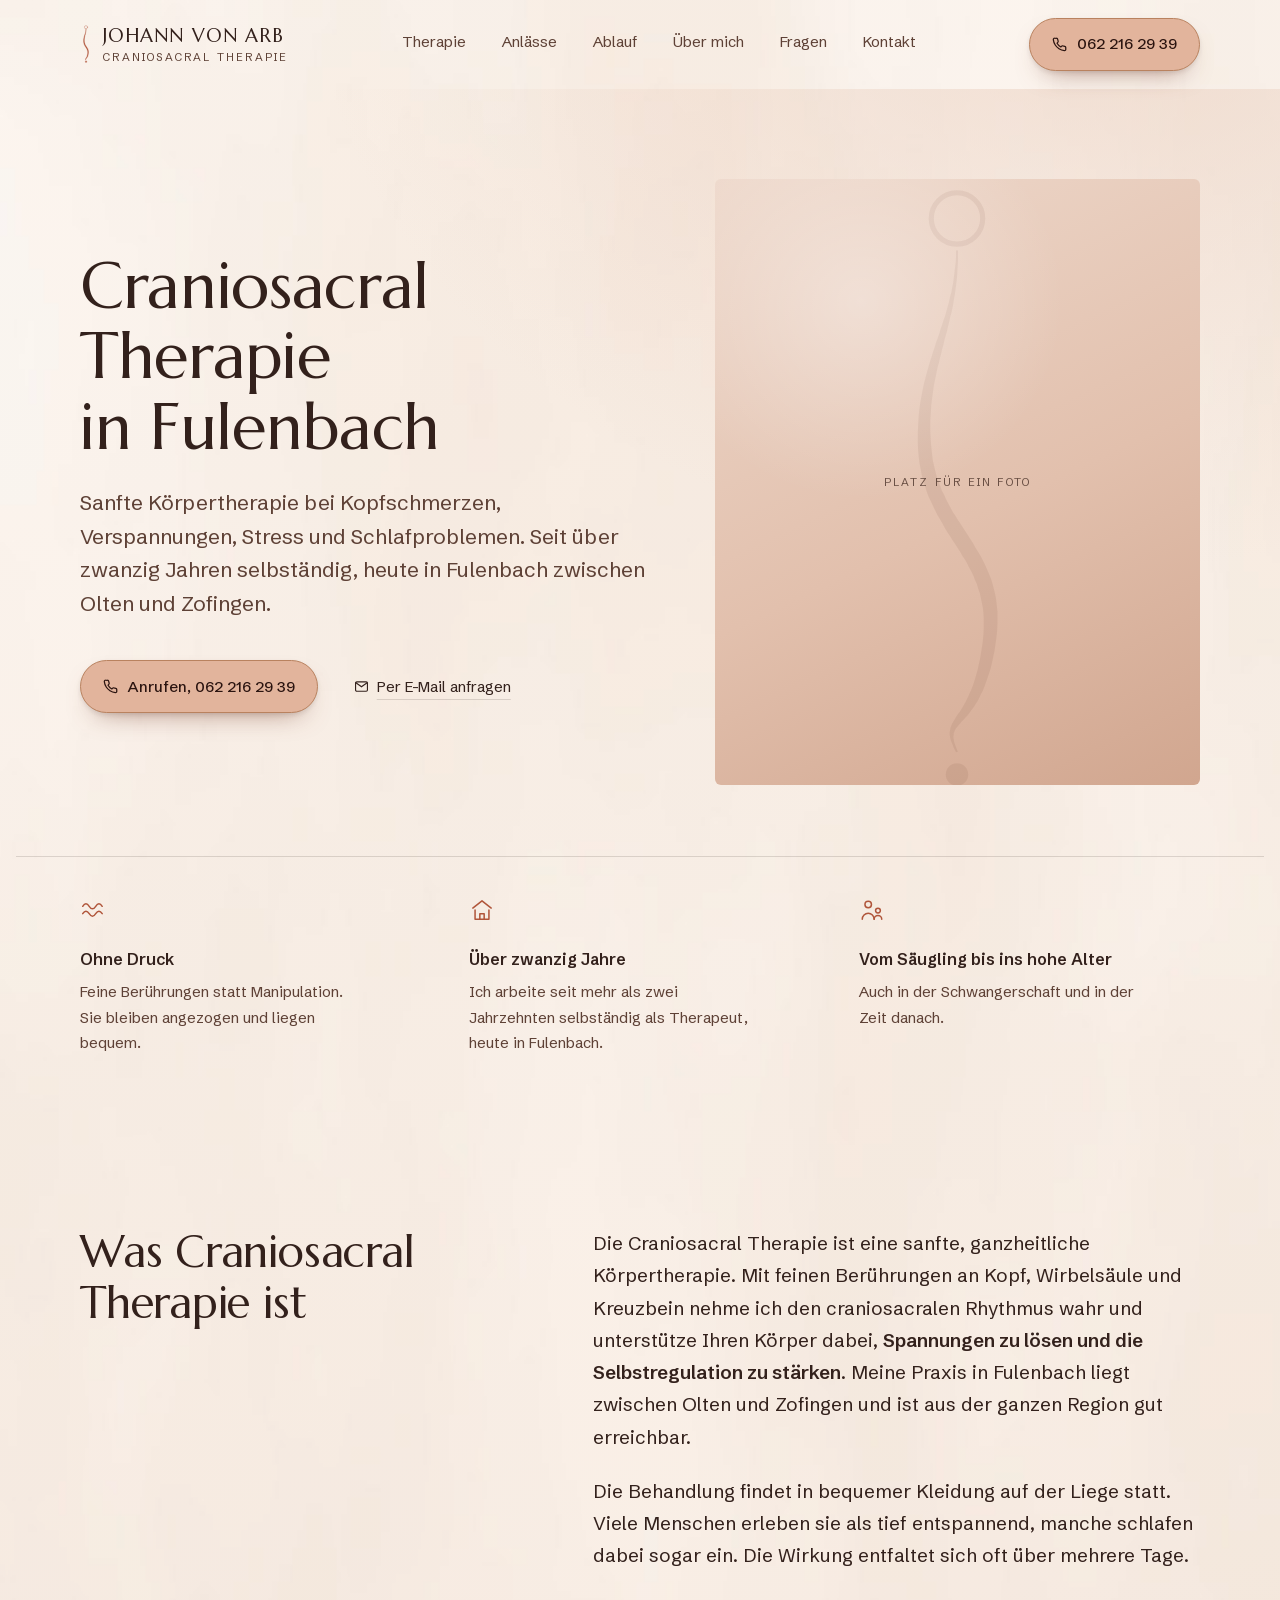
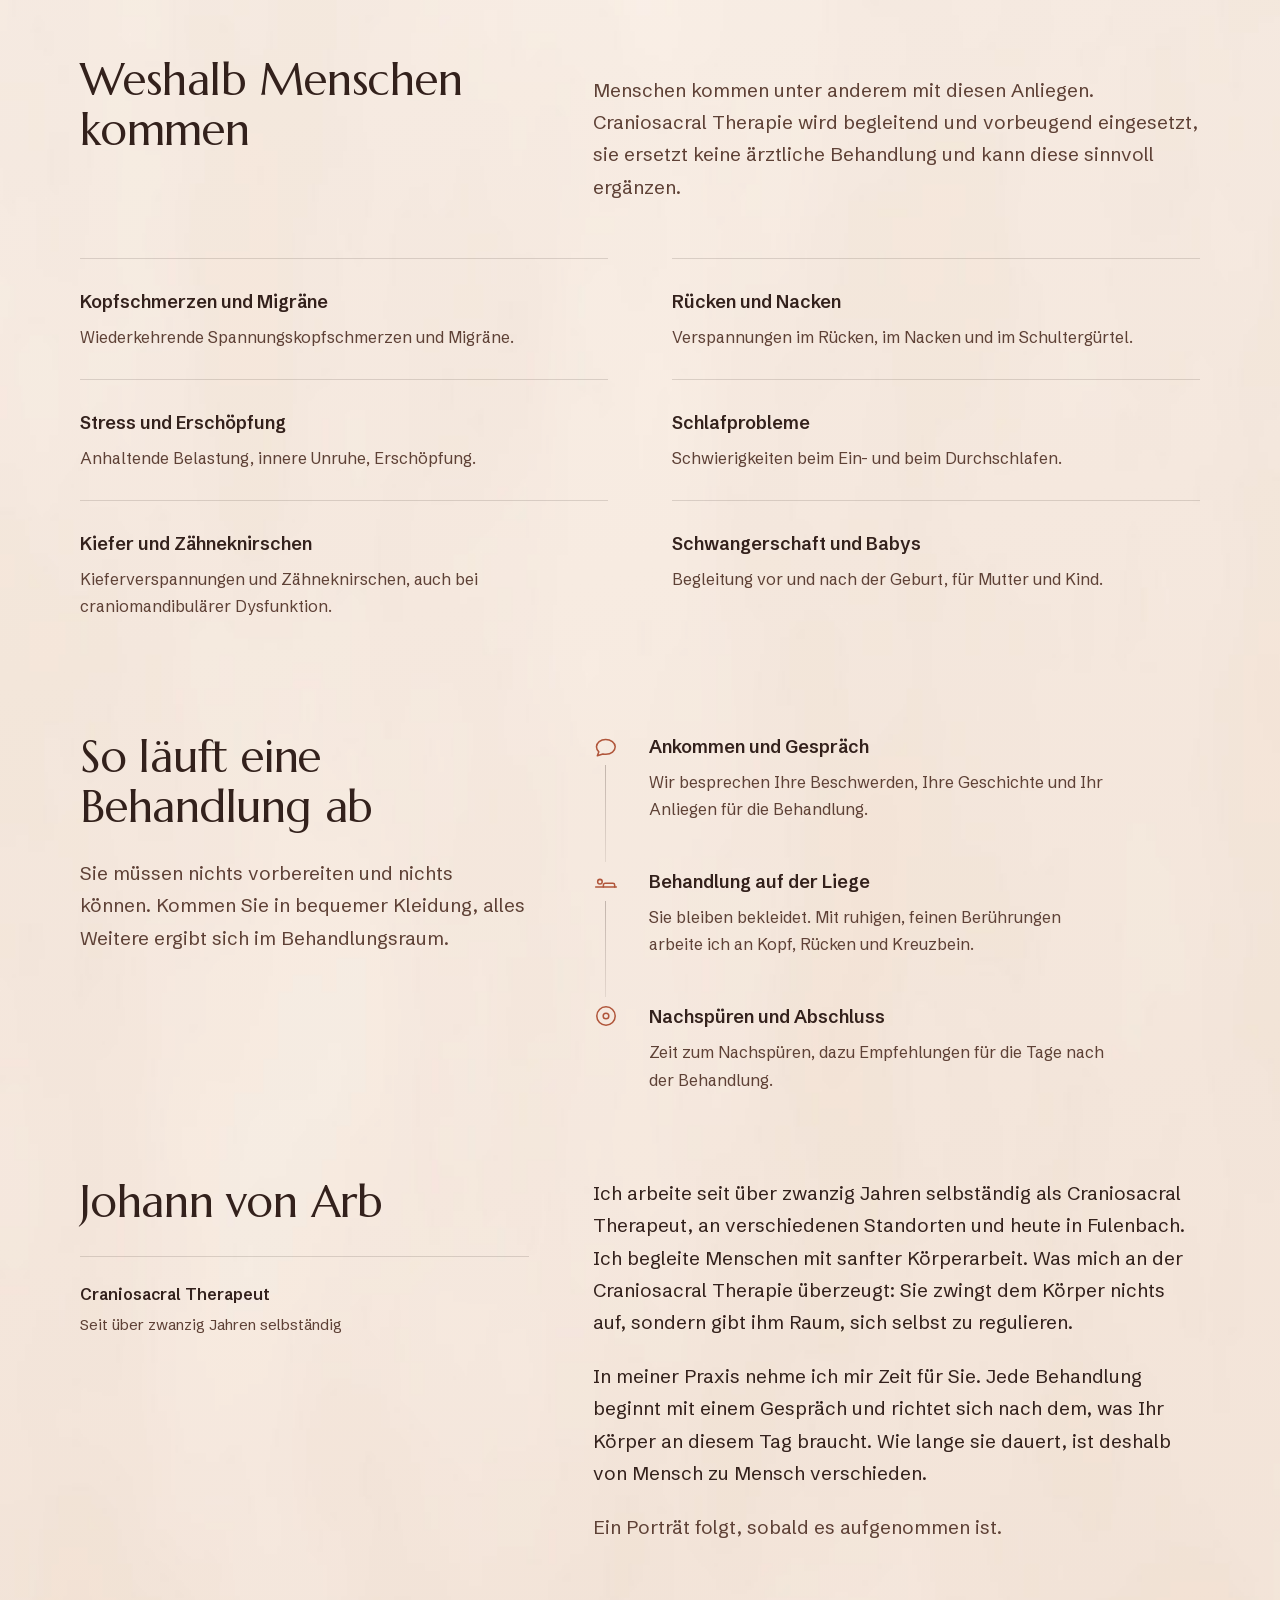
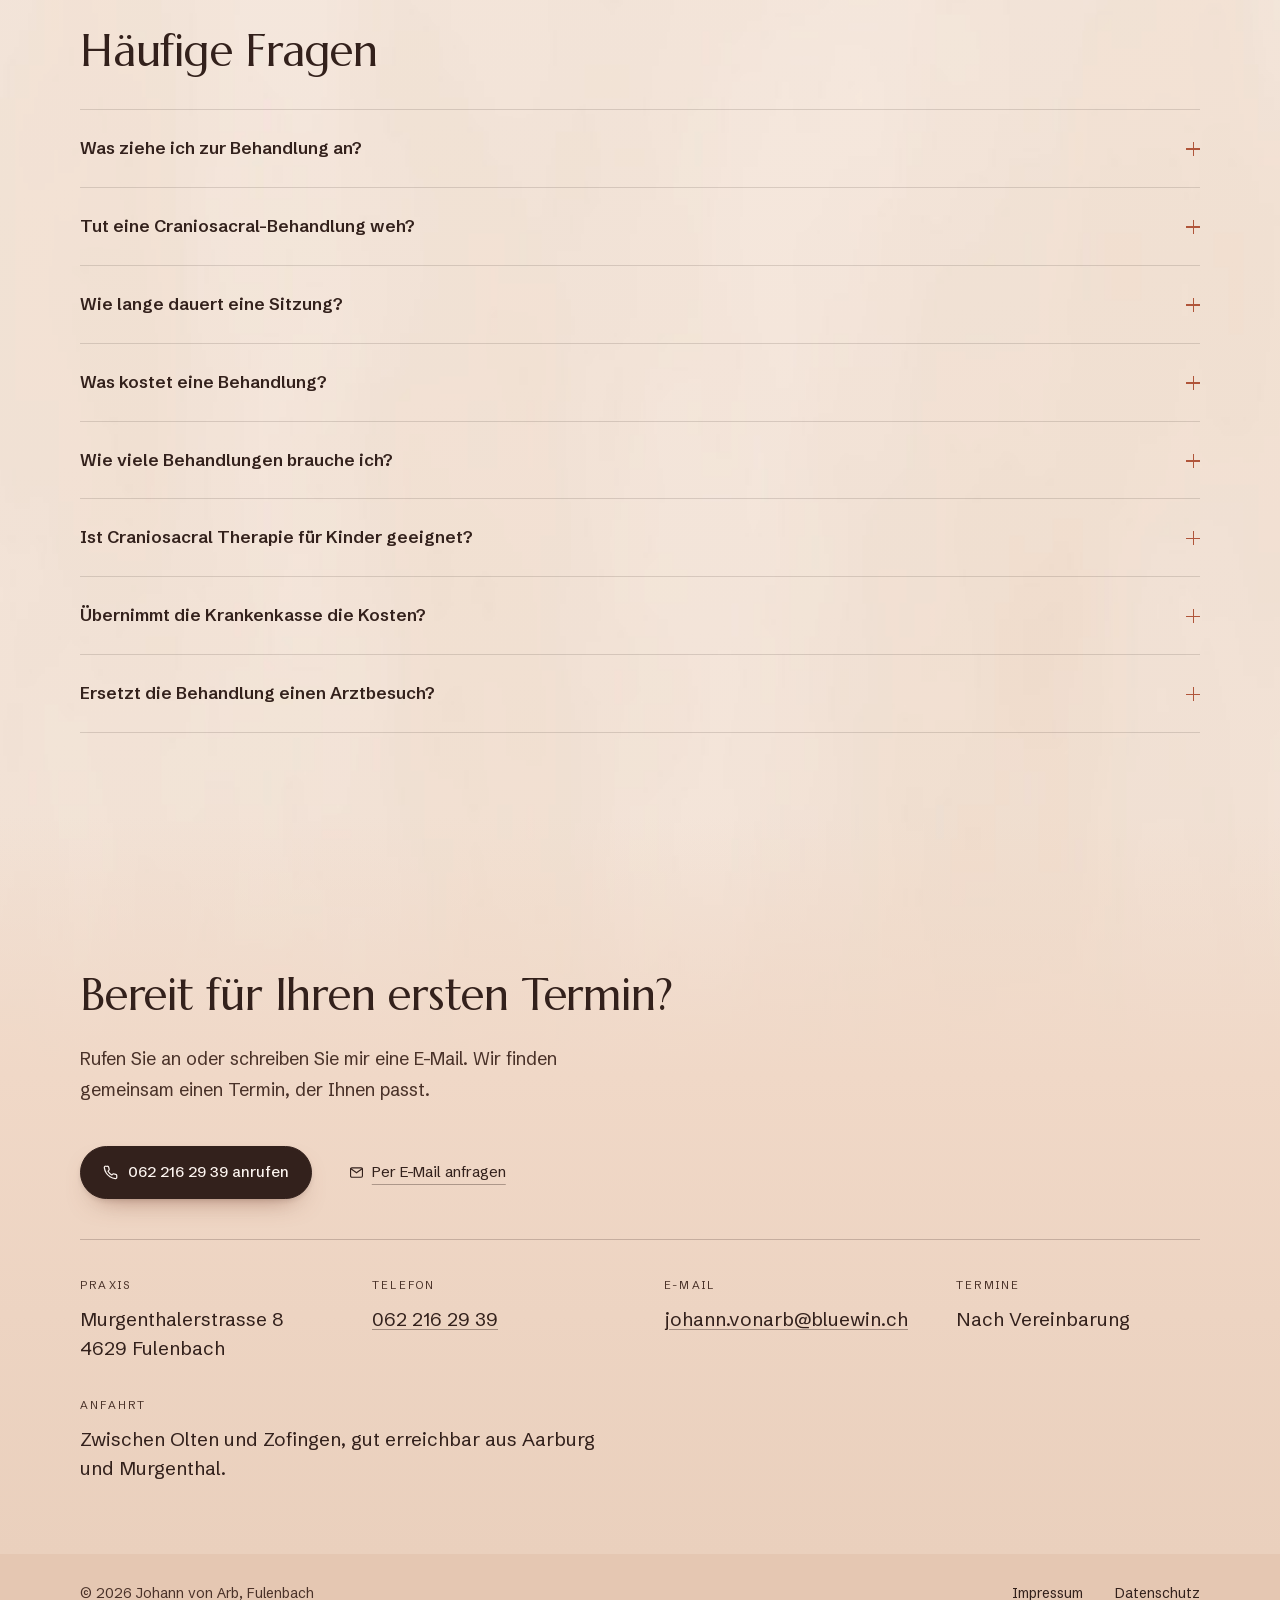
==== commit 9ecd358d: "Abschluss: Verlauf Hauch, Entwurfsseite entfernt Co-Authored-By: Claude Fable 5.1 <noreply@anthropic" ====
--- a/index.html
+++ b/index.html
@@ -174,8 +174,8 @@
   --seitenende: #eddccd;
 
   /* Der Abschluss bleibt hell und im selben Terracotta wie der Knopf. */
-  --band-mitte: #e2b49c;
-  --band-tief: #d6a184;
+  --band-mitte: #ead0bd;
+  --band-tief: #e5c7b2;
   --band-leise: #4a3229;
 
   --breite: 78rem;
@@ -194,7 +194,7 @@
      der Statusleiste. Eine einzige Farbe waere deshalb entweder oben
      oder unten falsch: ein festgestellter Verlauf gibt beiden Kanten
      den Ton, der dort hingehoert. */
-  background: linear-gradient(180deg, #fdf9f5 0%, #fdf9f5 45%, #d6a184 100%) fixed;
+  background: linear-gradient(180deg, #fdf9f5 0%, #fdf9f5 45%, #e5c7b2 100%) fixed;
 }
 @media (max-width: 63.999rem) { html { scroll-padding-top: 5.5rem; } }
 @media (prefers-reduced-motion: reduce) { html { scroll-behavior: auto; } }
@@ -636,14 +636,13 @@
 /* ---- Abschluss -------------------------------------------------------- */
 
 .kontakt {
-  /* Die Seite endet nicht im Dunkeln, sondern im selben hellen Terracotta
-     wie der Knopf. Die ersten 120px blenden vom Seitenton herueber, damit
-     keine Kante entsteht. */
+  /* Die Seite endet nicht im Dunkeln, sondern einen Hauch waermer als
+     der Seitenton. Der Verlauf startet durchsichtig, damit er auf dem
+     Seitengrund ohne Kante einsetzt, und wird erst unten voll. */
   background: linear-gradient(180deg,
-    var(--seitenende) 0,
-    var(--band-mitte) 120px,
-    var(--band-mitte) 55%,
-    var(--band-tief) 100%);
+    rgba(237, 220, 205, 0) 0,
+    #f0d8c7 35%,
+    var(--band-mitte) 100%);
   padding-block: clamp(8rem, 12vw, 10rem) clamp(2.5rem, 4vw, 3.5rem);
 }
 .kontakt .anriss { color: var(--band-leise); max-width: 44ch; margin: 0 0 2.5rem; font-size: 1.125rem; }
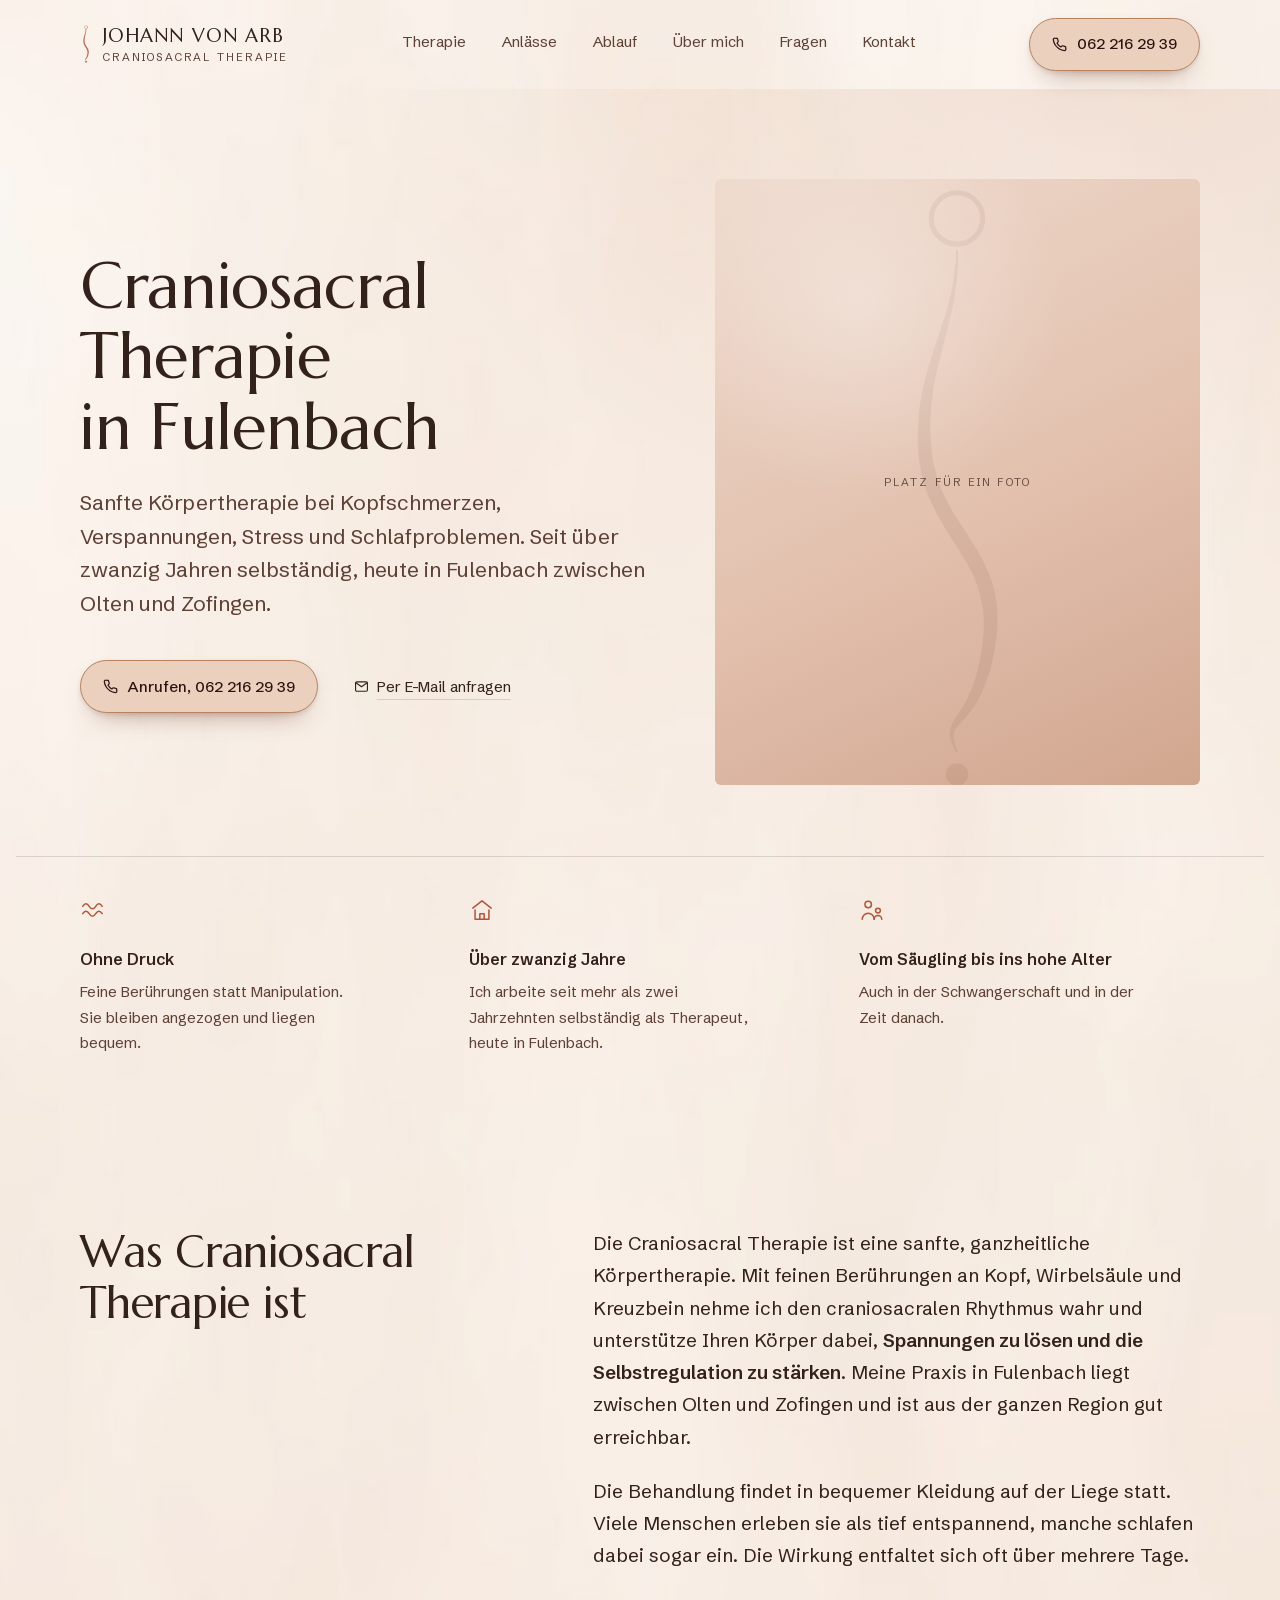
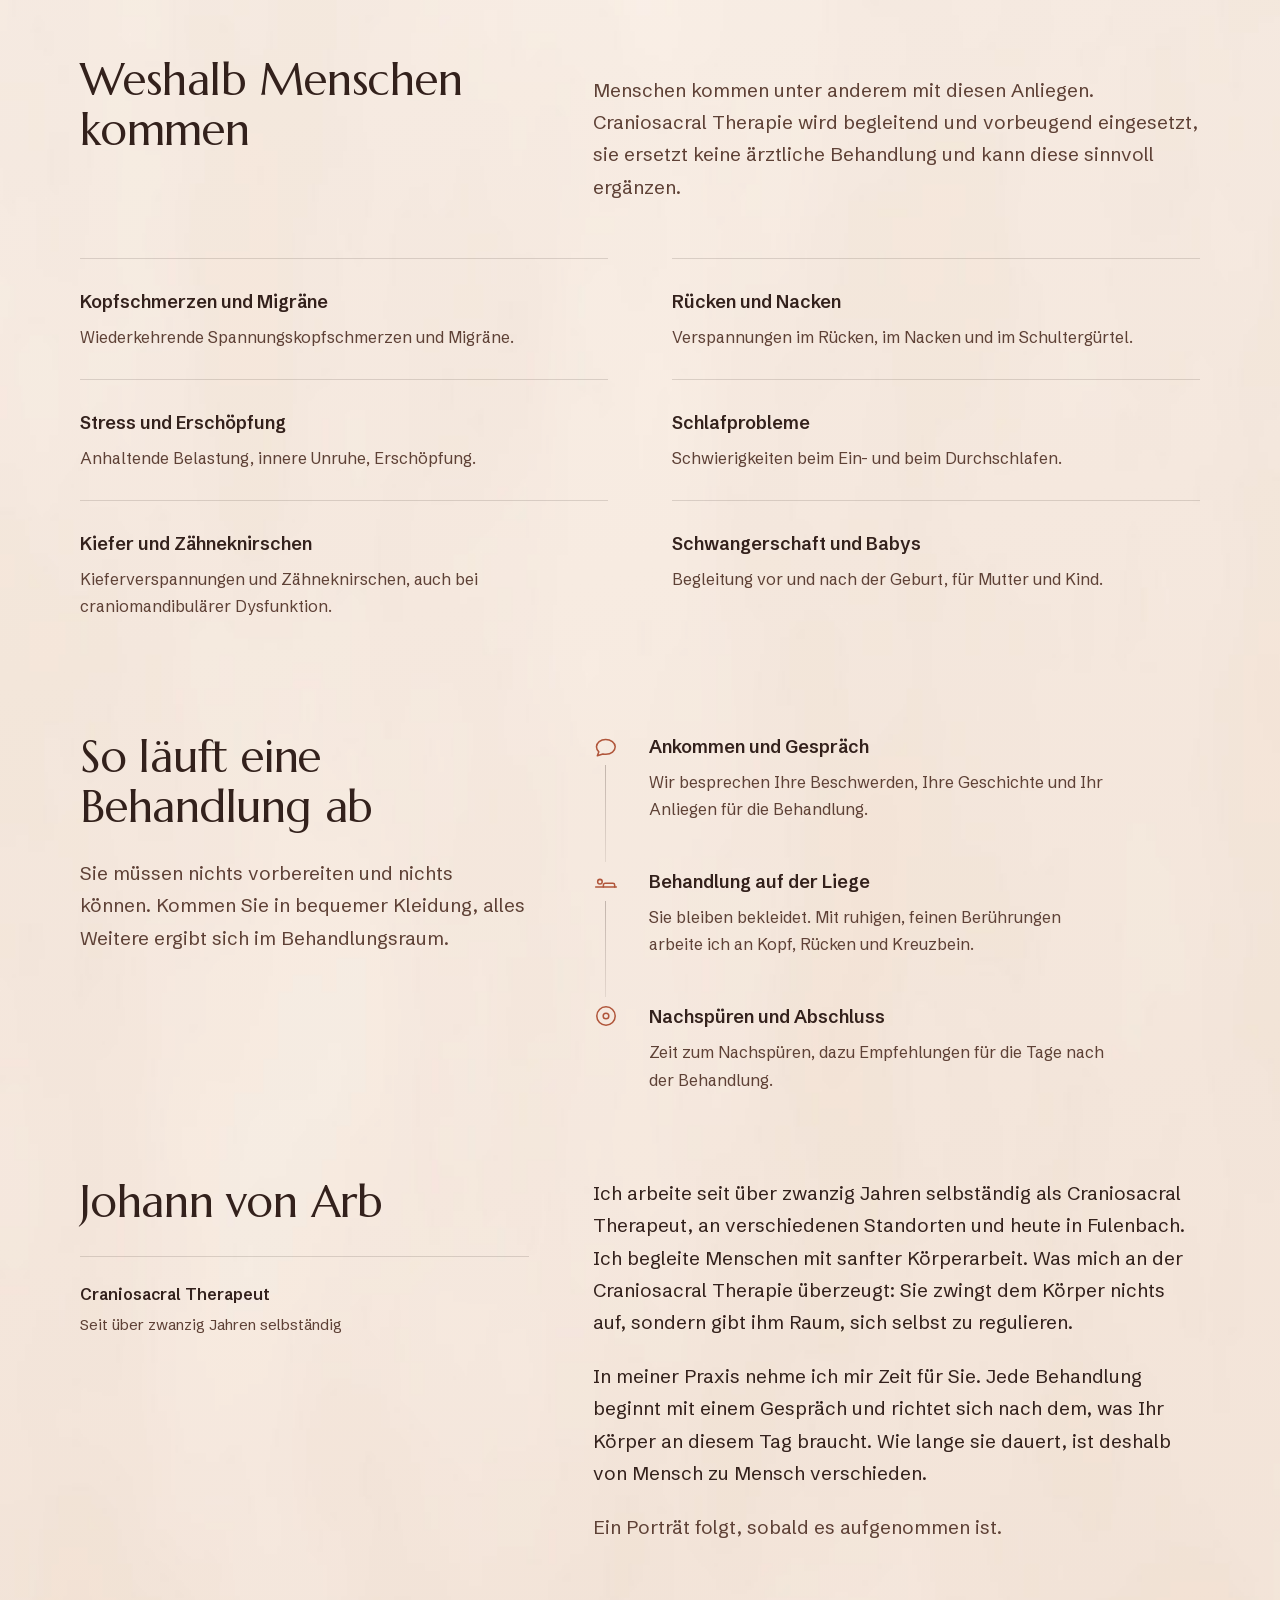
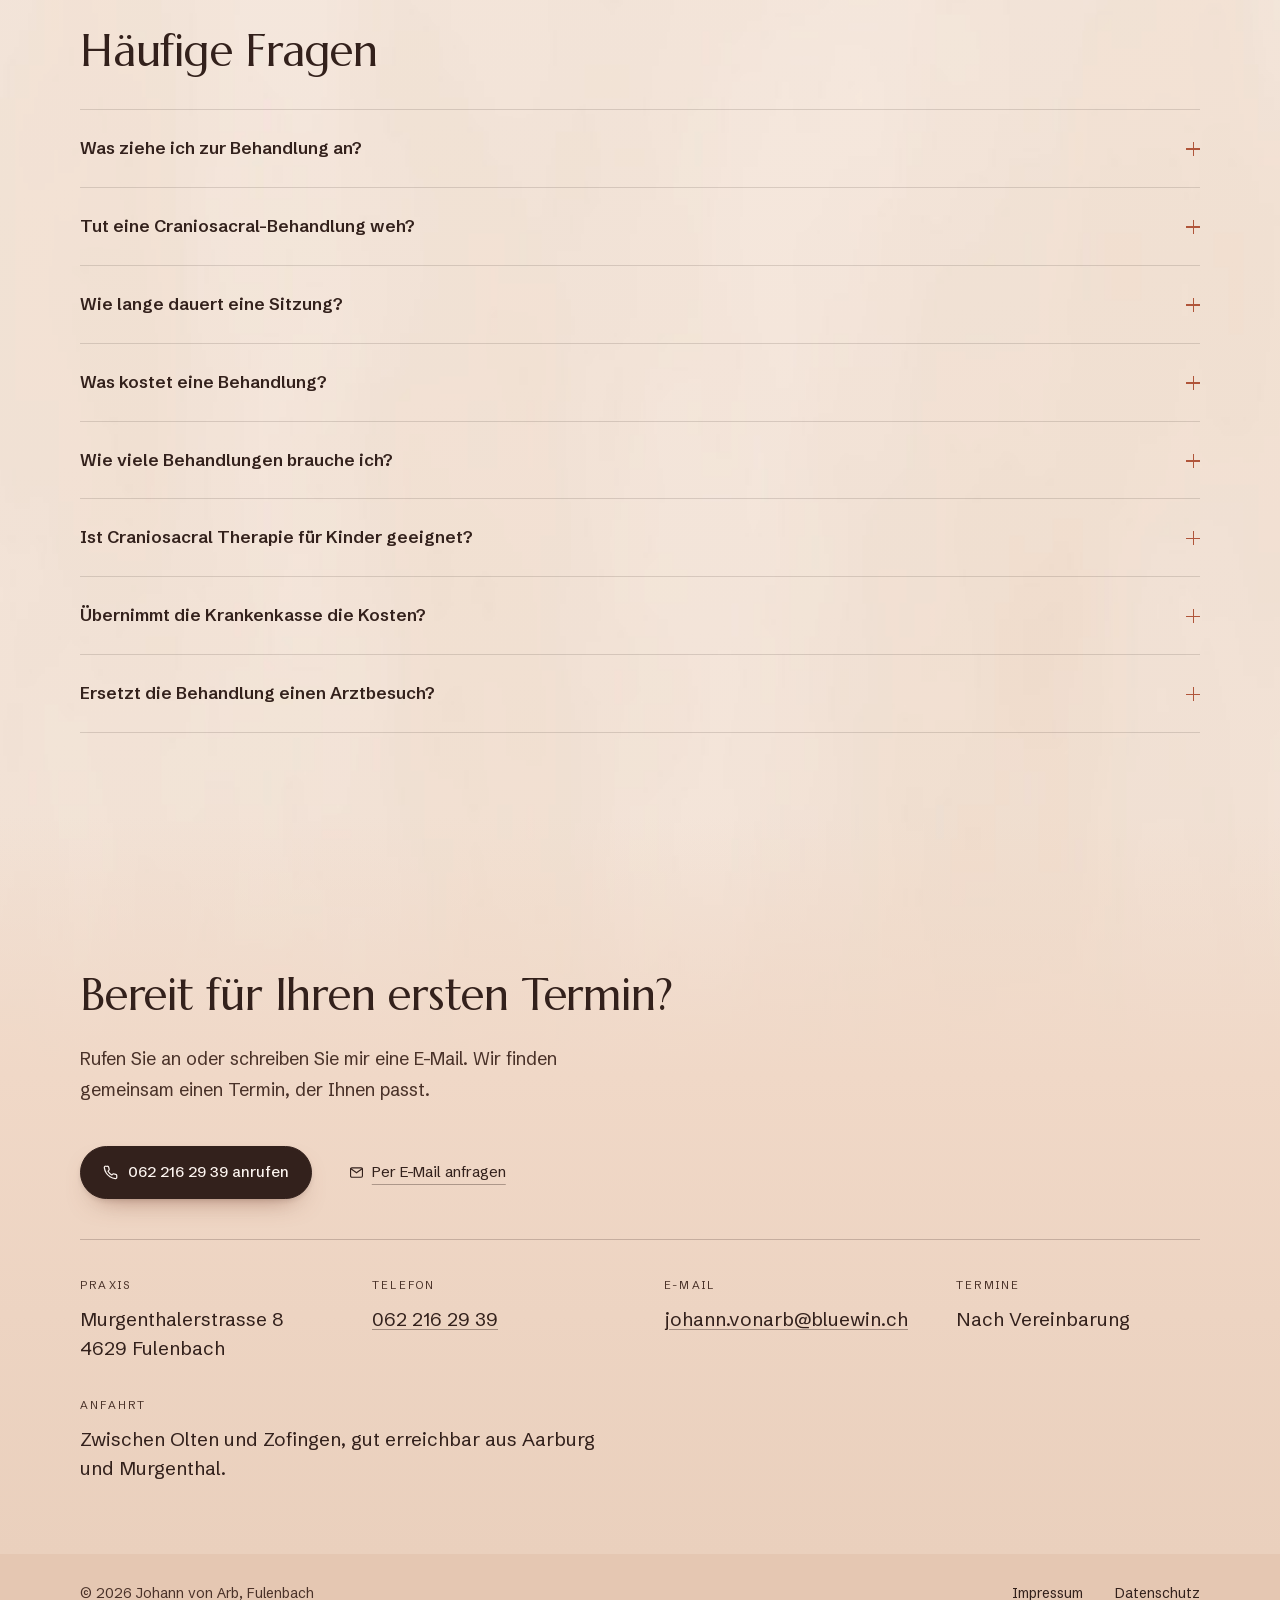
==== commit aa5d0398: "Knöpfe im selben hellen Ton wie der Abschluss Co-Authored-By: Claude Fable 5.1 <noreply@anthropic.co" ====
--- a/index.html
+++ b/index.html
@@ -155,8 +155,8 @@
   /* Der Knopf ist hell, deshalb traegt er dunkle Schrift und eine feine
      Kontur: ohne sie hebt er sich nur mit 1,8:1 vom Grund ab und liest
      sich nicht mehr als Schaltflaeche. */
-  --akzent: #e2b49c;
-  --akzent-tief: #d3a288;
+  --akzent: #ead0bd;
+  --akzent-tief: #e0c0aa;
   --akzent-kontur: #b9825f;
   --knopf-schrift: #2b1410;
 
